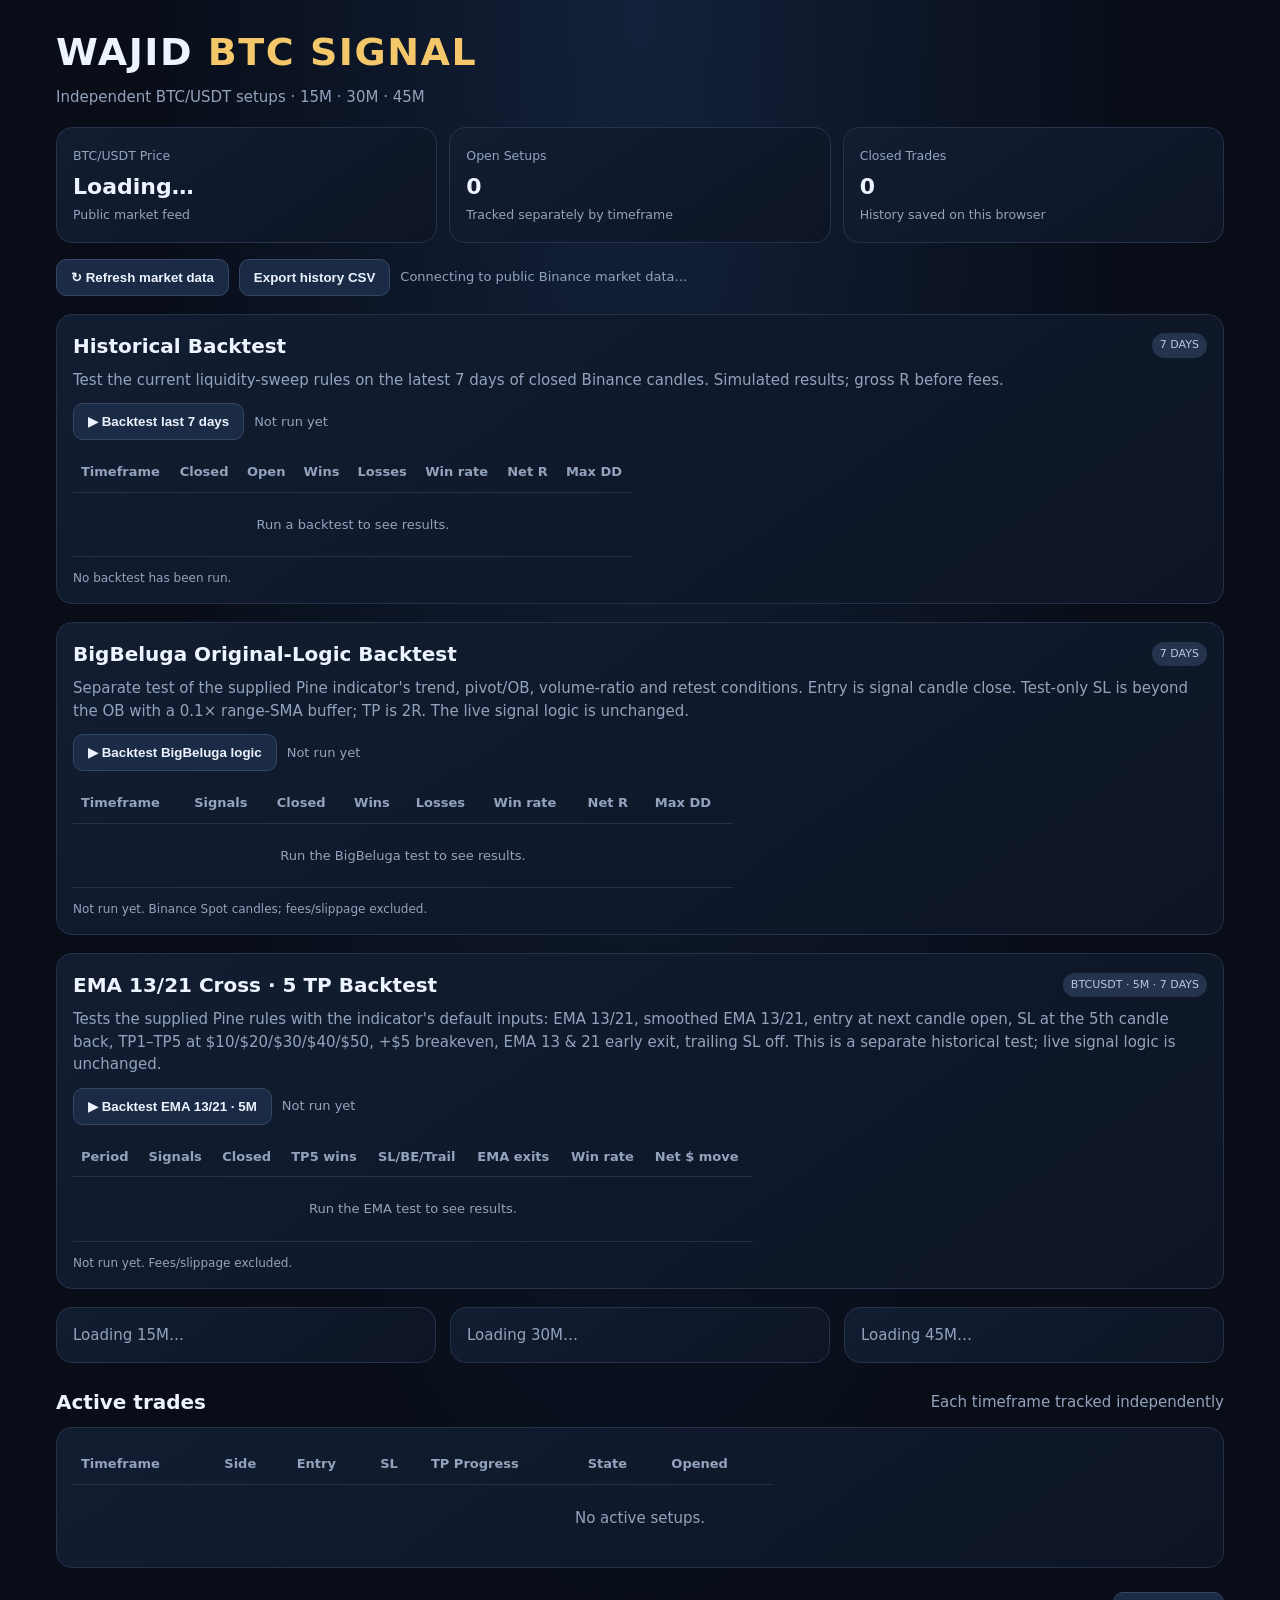
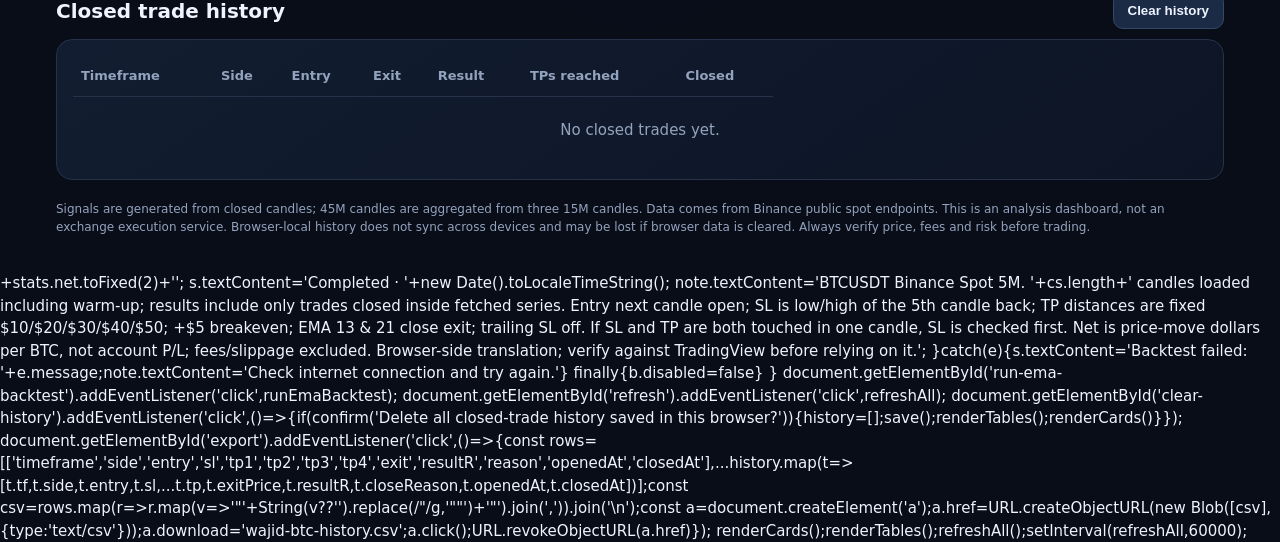
==== index.html @ 7acddac7 "Add EMA 13/21 5M historical backtest panel" ====
<!doctype html>
<html lang="en">
<head>
<meta charset="utf-8"><meta name="viewport" content="width=device-width,initial-scale=1">
<meta name="theme-color" content="#080d18"><title>WAJID BTC SIGNAL</title>
<style>
:root{color-scheme:dark;--bg:#080d18;--panel:#111a2b;--line:#25324a;--text:#edf3ff;--muted:#94a3bd;--green:#20d6a0;--red:#ff657d;--gold:#f4c76b}
*{box-sizing:border-box}body{margin:0;background:radial-gradient(ellipse at top,#13213a 0,var(--bg) 55%);color:var(--text);font:15px/1.5 system-ui,-apple-system,Segoe UI,sans-serif}header{padding:24px 16px 18px;max-width:1200px;margin:auto}h1{margin:0;font-size:clamp(25px,5vw,38px);letter-spacing:.04em}h1 span{color:var(--gold)}.sub{color:var(--muted);margin:5px 0 0}.wrap{max-width:1200px;margin:auto;padding:0 16px 36px}.top{display:grid;grid-template-columns:repeat(3,minmax(0,1fr));gap:12px;margin-bottom:16px}.stat,.panel,.tf-card{background:linear-gradient(145deg,#121d31,#0d1525);border:1px solid var(--line);border-radius:16px;padding:16px;min-width:0}.stat small,.muted{color:var(--muted)}.stat strong{display:block;font-size:22px;margin-top:4px}.controls{display:flex;gap:10px;flex-wrap:wrap;align-items:center;margin:12px 0 18px}.btn{background:#1c2b45;border:1px solid #344765;color:var(--text);padding:10px 14px;border-radius:10px;font-weight:650;cursor:pointer}.btn:hover{border-color:var(--gold)}.status{color:var(--muted);font-size:13px}.cards{display:grid;grid-template-columns:repeat(3,minmax(0,1fr));gap:14px}.tf-head{display:flex;align-items:center;justify-content:space-between;gap:8px}.tf-head h2{margin:0;font-size:22px}.pill{font-size:11px;padding:4px 8px;border-radius:99px;background:#25334c;color:#b8c8e4;white-space:nowrap}.direction{font-size:21px;font-weight:800;margin:14px 0 2px}.buy{color:var(--green)}.sell{color:var(--red)}.wait{color:var(--gold)}.price{font-size:13px;color:var(--muted);overflow-wrap:anywhere}.levels{display:grid;grid-template-columns:repeat(2,minmax(0,1fr));gap:8px;margin-top:14px}.level{background:#0a1220;border:1px solid #202d43;border-radius:10px;padding:9px}.level small{display:block;color:var(--muted);font-size:11px}.level b{font-size:13px;overflow-wrap:anywhere}.actions{display:flex;gap:8px;margin-top:12px}.actions .btn{flex:1;padding:8px 6px;font-size:12px}.section-title{display:flex;justify-content:space-between;align-items:center;gap:12px;margin:24px 0 10px}.section-title h2{margin:0;font-size:20px}.table-wrap{overflow-x:auto;-webkit-overflow-scrolling:touch}.table-wrap table{width:max-content;min-width:700px}.table-wrap th,.table-wrap td{white-space:nowrap}table{border-collapse:collapse;width:100%;min-width:700px;font-size:13px}th,td{text-align:left;border-bottom:1px solid var(--line);padding:10px 8px}th{color:var(--muted);font-weight:600}.tag{padding:3px 7px;border-radius:7px;background:#24334b}.good{color:var(--green)}.bad{color:var(--red)}.empty{padding:22px;text-align:center;color:var(--muted)}footer{color:var(--muted);font-size:12px;margin-top:20px}.error{color:var(--red)}@media(max-width:800px){.cards{grid-template-columns:1fr}.top{gap:8px}.stat{padding:11px}.stat strong{font-size:18px}.tf-card{padding:14px}}@media(min-width:801px) and (max-width:1050px){.cards{grid-template-columns:repeat(2,minmax(0,1fr))}}
</style>
</head>
<body>
<header><h1>WAJID <span>BTC SIGNAL</span></h1><p class="sub">Independent BTC/USDT setups · 15M · 30M · 45M</p></header>
<main class="wrap">
<div class="top">
<div class="stat"><small>BTC/USDT Price</small><strong id="price">Loading…</strong><small id="price-time">Public market feed</small></div>
<div class="stat"><small>Open Setups</small><strong id="open-count">0</strong><small>Tracked separately by timeframe</small></div>
<div class="stat"><small>Closed Trades</small><strong id="closed-count">0</strong><small>History saved on this browser</small></div>
</div>
<div class="controls"><button class="btn" id="refresh">↻ Refresh market data</button><button class="btn" id="export">Export history CSV</button><span class="status" id="status">Connecting to public Binance market data…</span></div>
<div class="panel" style="margin:0 0 18px">
<div class="section-title" style="margin:0 0 8px"><h2>Historical Backtest</h2><span class="pill">7 DAYS</span></div>
<p class="muted" style="margin:0 0 12px">Test the current liquidity-sweep rules on the latest 7 days of closed Binance candles. Simulated results; gross R before fees.</p>
<div class="controls" style="margin:0"><button class="btn" id="run-backtest">▶ Backtest last 7 days</button><span class="status" id="backtest-status">Not run yet</span></div>
<div class="table-wrap" style="margin-top:12px"><table style="min-width:560px"><thead><tr><th>Timeframe</th><th>Closed</th><th>Open</th><th>Wins</th><th>Losses</th><th>Win rate</th><th>Net R</th><th>Max DD</th></tr></thead><tbody id="backtest-body"><tr><td colspan="8" class="empty">Run a backtest to see results.</td></tr></tbody></table></div>
<p class="muted" id="backtest-note" style="font-size:12px;margin-bottom:0">No backtest has been run.</p>
</div>
<div class="panel" style="margin:0 0 18px">
<div class="section-title" style="margin:0 0 8px"><h2>BigBeluga Original-Logic Backtest</h2><span class="pill">7 DAYS</span></div>
<p class="muted" style="margin:0 0 12px">Separate test of the supplied Pine indicator's trend, pivot/OB, volume-ratio and retest conditions. Entry is signal candle close. Test-only SL is beyond the OB with a 0.1× range-SMA buffer; TP is 2R. The live signal logic is unchanged.</p>
<div class="controls" style="margin:0"><button class="btn" id="run-bb-backtest">▶ Backtest BigBeluga logic</button><span class="status" id="bb-backtest-status">Not run yet</span></div>
<div class="table-wrap" style="margin-top:12px"><table style="min-width:660px"><thead><tr><th>Timeframe</th><th>Signals</th><th>Closed</th><th>Wins</th><th>Losses</th><th>Win rate</th><th>Net R</th><th>Max DD</th></tr></thead><tbody id="bb-backtest-body"><tr><td colspan="8" class="empty">Run the BigBeluga test to see results.</td></tr></tbody></table></div>
<p class="muted" id="bb-backtest-note" style="font-size:12px;margin-bottom:0">Not run yet. Binance Spot candles; fees/slippage excluded.</p>
</div><div class="panel" style="margin:0 0 18px">
<div class="section-title" style="margin:0 0 8px"><h2>EMA 13/21 Cross · 5 TP Backtest</h2><span class="pill">BTCUSDT · 5M · 7 DAYS</span></div>
<p class="muted" style="margin:0 0 12px">Tests the supplied Pine rules with the indicator's default inputs: EMA 13/21, smoothed EMA 13/21, entry at next candle open, SL at the 5th candle back, TP1–TP5 at $10/$20/$30/$40/$50, +$5 breakeven, EMA 13 & 21 early exit, trailing SL off. This is a separate historical test; live signal logic is unchanged.</p>
<div class="controls" style="margin:0"><button class="btn" id="run-ema-backtest">▶ Backtest EMA 13/21 · 5M</button><span class="status" id="ema-backtest-status">Not run yet</span></div>
<div class="table-wrap" style="margin-top:12px"><table style="min-width:680px"><thead><tr><th>Period</th><th>Signals</th><th>Closed</th><th>TP5 wins</th><th>SL/BE/Trail</th><th>EMA exits</th><th>Win rate</th><th>Net $ move</th></tr></thead><tbody id="ema-backtest-body"><tr><td colspan="8" class="empty">Run the EMA test to see results.</td></tr></tbody></table></div>
<p class="muted" id="ema-backtest-note" style="font-size:12px;margin-bottom:0">Not run yet. Fees/slippage excluded.</p>
</div><div class="cards" id="cards">
<div class="tf-card"><div class="muted">Loading 15M…</div></div><div class="tf-card"><div class="muted">Loading 30M…</div></div><div class="tf-card"><div class="muted">Loading 45M…</div></div>
</div>
<div class="section-title"><h2>Active trades</h2><span class="muted">Each timeframe tracked independently</span></div>
<div class="panel table-wrap"><table><thead><tr><th>Timeframe</th><th>Side</th><th>Entry</th><th>SL</th><th>TP Progress</th><th>State</th><th>Opened</th></tr></thead><tbody id="active-body"></tbody></table><div class="empty" id="active-empty">No active setups.</div></div>
<div class="section-title"><h2>Closed trade history</h2><button class="btn" id="clear-history">Clear history</button></div>
<div class="panel table-wrap"><table><thead><tr><th>Timeframe</th><th>Side</th><th>Entry</th><th>Exit</th><th>Result</th><th>TPs reached</th><th>Closed</th></tr></thead><tbody id="history-body"></tbody></table><div class="empty" id="history-empty">No closed trades yet.</div></div>
<footer>Signals are generated from closed candles; 45M candles are aggregated from three 15M candles. Data comes from Binance public spot endpoints. This is an analysis dashboard, not an exchange execution service. Browser-local history does not sync across devices and may be lost if browser data is cleared. Always verify price, fees and risk before trading.</footer>
</main>
<script>
const API='https://api.binance.com/api/v3';
const TFS=[{key:'15m',label:'15M',minutes:15},{key:'30m',label:'30M',minutes:30},{key:'45m',label:'45M',minutes:45}];
const STORE='wajid_btc_signal_v1';
let price=0, marketCandles={}, currentSignals={}, active={}, history=[];
try{const saved=JSON.parse(localStorage.getItem(STORE)||'{}');active=saved.active||{};history=saved.history||[]}catch{}
function save(){try{localStorage.setItem(STORE,JSON.stringify({active,history}))}catch(e){setStatus('Browser storage unavailable; history may not persist.',true)}}
function fmt(n){return Number.isFinite(Number(n))?Number(n).toLocaleString('en-US',{minimumFractionDigits:2,maximumFractionDigits:2}):'—'}
function time(ts){return ts?new Date(ts).toLocaleString():'—'}
function setStatus(s,bad=false){const el=document.getElementById('status');el.textContent=s;el.className='status'+(bad?' error':'')}
async function fetchJSON(url){const r=await fetch(url);if(!r.ok)throw new Error('Market feed HTTP '+r.status);return r.json()}
function normalize(rows){return rows.map(k=>({t:k[0],o:+k[1],h:+k[2],l:+k[3],c:+k[4],v:+k[5],closeTime:k[6]}))}
function aggregate45(c15){const groups=new Map();for(const c of c15){const start=Math.floor(c.t/(45*60000))*45*60000;if(!groups.has(start))groups.set(start,[]);groups.get(start).push(c)}return [...groups.entries()].filter(([s,a])=>a.length===3&&a[2].closeTime<Date.now()).map(([s,a])=>({t:s,o:a[0].o,h:Math.max(...a.map(x=>x.h)),l:Math.min(...a.map(x=>x.l)),c:a[2].c,v:a.reduce((n,x)=>n+x.v,0),closeTime:a[2].closeTime}))}
function atr(candles,n=14){const ranges=[];for(let i=1;i<candles.length;i++){const x=candles[i],p=candles[i-1];ranges.push(Math.max(x.h-x.l,Math.abs(x.h-p.c),Math.abs(x.l-p.c)))}const a=ranges.slice(-n);return a.length?a.reduce((x,y)=>x+y,0)/a.length:0}
function generateSignal(candles,tf){if(candles.length<40)return null;const c=candles[candles.length-1],prev=candles.slice(-21,-1),priorHigh=Math.max(...prev.map(x=>x.h)),priorLow=Math.min(...prev.map(x=>x.l));const body=Math.abs(c.c-c.o),range=Math.max(c.h-c.l,1e-9),a=atr(candles);let side=null;
// Confirmed candle: sweep of a prior 20-candle extreme, reclaim, and close through previous candle structure.
if(c.l<priorLow&&c.c>priorLow&&c.c>c.o&&c.c>candles[candles.length-2].h&&body/range>=.45)side='BUY';
if(c.h>priorHigh&&c.c<priorHigh&&c.c<c.o&&c.c<candles[candles.length-2].l&&body/range>=.45)side='SELL';
if(!side)return null;
const recent=candles.slice(-6,-1),rawSL=side==='BUY'?Math.min(c.l,...recent.map(x=>x.l))-a*.15:Math.max(c.h,...recent.map(x=>x.h))+a*.15;
const entry=c.c,risk=Math.abs(entry-rawSL);if(!risk||risk<a*.35||risk>a*3)return null;
const sl=rawSL,dir=side==='BUY'?1:-1;
return {id:tf.key+'-'+c.t+'-'+side,tf:tf.label,tfKey:tf.key,side,entry,sl,risk,tp:[1,2,3,4].map(r=>entry+dir*r*risk),candleTime:c.t,createdAt:Date.now(),source:'Binance spot BTCUSDT',reason:side==='BUY'?'Swept prior 20-candle low, reclaimed liquidity, bullish structure close.':'Swept prior 20-candle high, rejected liquidity, bearish structure close.'}
}
function maybeOpen(tf,sig){const existing=active[tf.key];if(existing&&!existing.closed)return;if(!sig)return;const old=history.find(x=>x.id===sig.id);if(old)return;active[tf.key]={...sig,hit:0,state:'OPEN',lastPrice:price,openedAt:Date.now()};save()}
function updateTrade(tf,candles1m){const tr=active[tf.key];if(!tr||tr.state!=='OPEN'||!candles1m?.length)return;const isBuy=tr.side==='BUY';for(const c of candles1m){if(c.closeTime>Date.now()||c.closeTime<=tr.openedAt||c.closeTime<=(tr.lastProcessedCloseTime||0))continue;const stopTouched=isBuy?c.l<=tr.sl:c.h>=tr.sl;const nextTP=tr.tp[tr.hit];const tpTouched=tr.hit<4&&(isBuy?c.h>=nextTP:c.l<=nextTP);tr.lastProcessedCloseTime=c.closeTime;if(stopTouched){const result=tr.hit===0?-1:tr.hit===1?0:tr.hit-1;const reason=tr.hit===0?'SL':tr.hit===1?'ENTRY SL':'TP'+tr.hit+' / ENTRY SL';closeTrade(tf,reason,result,tr.sl);return}if(tpTouched){while(tr.hit<4&&(isBuy?c.h>=tr.tp[tr.hit]:c.l<=tr.tp[tr.hit])){tr.hit++;if(tr.hit===1)tr.sl=tr.entry;if(tr.hit===4){closeTrade(tf,'TP4',4,tr.tp[3]);return}}}}save()}
function closeTrade(tf,reason,r,exitPrice=price){const tr=active[tf.key];if(!tr)return;history.unshift({...tr,state:'CLOSED',closeReason:reason,resultR:r,exitPrice,closedAt:Date.now()});history=history.slice(0,1000);delete active[tf.key];save()}
function renderCards(){document.getElementById('cards').innerHTML=TFS.map(tf=>{const tr=active[tf.key],s=tr||currentSignals[tf.key];let title='WAITING',cls='wait',detail='No fresh confirmed setup on the latest closed candle.';if(tr){title=tr.side+' · ACTIVE';cls=tr.side==='BUY'?'buy':'sell';detail='Trade opened '+time(tr.openedAt)+'. TP progress: '+tr.hit+'/4.'}else if(s){title=s.side+' SETUP';cls=s.side==='BUY'?'buy':'sell';detail=s.reason}return '<article class="tf-card"><div class="tf-head"><h2>'+tf.label+'</h2><span class="pill">'+tf.minutes+' MIN</span></div><div class="direction '+cls+'">'+title+'</div><div class="price">'+escapeHTML(detail)+'</div>'+(s?'<div class="levels"><div class="level"><small>Entry</small><b>'+fmt(s.entry)+'</b></div><div class="level"><small>Stop Loss</small><b>'+fmt(s.sl)+'</b></div>'+s.tp.map((p,i)=>'<div class="level"><small>TP'+(i+1)+' · '+(i+1)+'R</small><b>'+fmt(p)+'</b></div>').join('')+'</div>':'<div class="levels"><div class="level"><small>Entry / SL / TP</small><b>Waiting for confirmation</b></div><div class="level"><small>Signal rule</small><b>Closed candle only</b></div></div>')+'<div class="actions"><button class="btn" onclick="refreshAll()">Refresh</button><button class="btn" onclick="showDetails(\''+tf.key+'\')">Details</button></div></article>'}).join('');document.getElementById('open-count').textContent=Object.keys(active).length;document.getElementById('closed-count').textContent=history.length}
function showDetails(k){const s=active[k]||currentSignals[k];if(!s){alert('No confirmed signal for this timeframe yet.');return}alert(s.tf+' '+s.side+'\nEntry: '+fmt(s.entry)+'\nSL: '+fmt(s.sl)+'\nTP1: '+fmt(s.tp[0])+'\nTP2: '+fmt(s.tp[1])+'\nTP3: '+fmt(s.tp[2])+'\nTP4: '+fmt(s.tp[3])+'\n\n'+(s.reason||''))}
function escapeHTML(s){return String(s).replace(/[&<>"']/g,c=>({'&':'&amp;','<':'&lt;','>':'&gt;','"':'&quot;',"'":'&#39;'}[c]))}
function renderTables(){const a=Object.values(active);document.getElementById('active-body').innerHTML=a.map(t=>'<tr><td>'+t.tf+'</td><td class="'+(t.side==='BUY'?'good':'bad')+'">'+t.side+'</td><td>'+fmt(t.entry)+'</td><td>'+fmt(t.sl)+'</td><td>'+t.hit+'/4</td><td><span class="tag">OPEN</span></td><td>'+time(t.openedAt)+'</td></tr>').join('');document.getElementById('active-empty').style.display=a.length?'none':'block';document.getElementById('history-body').innerHTML=history.slice(0,200).map(t=>'<tr><td>'+t.tf+'</td><td class="'+(t.side==='BUY'?'good':'bad')+'">'+t.side+'</td><td>'+fmt(t.entry)+'</td><td>'+fmt(t.exitPrice)+'</td><td class="'+(t.resultR>0?'good':t.resultR<0?'bad':'')+'">'+(t.resultR>0?'+':'')+t.resultR+'R</td><td>'+t.hit+'/4 ('+escapeHTML(t.closeReason)+')</td><td>'+time(t.closedAt)+'</td></tr>').join('');document.getElementById('history-empty').style.display=history.length?'none':'block'}
async function refreshAll(){setStatus('Fetching BTC/USDT candles…');try{const rows=normalize(await fetchJSON(API+'/klines?symbol=BTCUSDT&interval=15m&limit=300'));if(!rows.length)throw new Error('No candle data');const now=Date.now(),closed15=rows.filter(c=>c.closeTime<now),closed30=normalize(await fetchJSON(API+'/klines?symbol=BTCUSDT&interval=30m&limit=200')).filter(c=>c.closeTime<now),closed45=aggregate45(closed15),closed1m=normalize(await fetchJSON(API+'/klines?symbol=BTCUSDT&interval=1m&limit=1000')).filter(c=>c.closeTime<now);marketCandles={'1m':closed1m,'15m':closed15,'30m':closed30,'45m':closed45};price=Number((await fetchJSON(API+'/ticker/price?symbol=BTCUSDT')).price);document.getElementById('price').textContent='$'+fmt(price);document.getElementById('price-time').textContent='Updated '+new Date().toLocaleTimeString();for(const tf of TFS){const cs=marketCandles[tf.key];currentSignals[tf.key]=generateSignal(cs,tf);const latest=cs[cs.length-1];if(currentSignals[tf.key]&&currentSignals[tf.key].candleTime===latest?.t)maybeOpen(tf,currentSignals[tf.key]);updateTrade(tf,closed1m)}renderCards();renderTables();save();setStatus('Market data updated · '+new Date().toLocaleTimeString())}catch(e){setStatus('Could not load live market data: '+e.message,true);renderCards();renderTables()}}

function simulateBacktest(candles,tf){
 const trades=[];let i=40,equity=0,peak=0,maxDD=0,openTrades=0;
 while(i<candles.length){
  const sig=generateSignal(candles.slice(0,i+1),tf);
  if(!sig||sig.candleTime!==candles[i].t){i++;continue}
  let hit=0,sl=sig.sl,result=null,j=i+1;
  for(;j<candles.length;j++){
   const x=candles[j],buy=sig.side==='BUY';
   if(buy?x.l<=sl:x.h>=sl){result=hit===0?-1:hit===1?0:hit-1;break}
   while(hit<4&&(buy?x.h>=sig.tp[hit]:x.l<=sig.tp[hit])){
    hit++;if(hit===1)sl=sig.entry;
    if(hit===4){result=4;break}
   }
   if(result!==null)break;
  }
  if(result===null){
   // Keep one position open until it closes; do not create overlapping trades.
   openTrades=1;
   break;
  }
  trades.push({resultR:result});equity+=result;peak=Math.max(peak,equity);maxDD=Math.max(maxDD,peak-equity);
  i=j+1;
 }
 const wins=trades.filter(t=>t.resultR>0).length,losses=trades.filter(t=>t.resultR<0).length;
 return {tf:tf.label,trades:trades.length,openTrades,wins,losses,winRate:trades.length?100*wins/trades.length:0,netR:trades.reduce((s,t)=>s+t.resultR,0),maxDD};
}
function renderBacktest(results){
 document.getElementById('backtest-body').innerHTML=results.map(r=>'<tr><td>'+r.tf+'</td><td>'+r.trades+'</td><td>'+r.openTrades+'</td><td class="good">'+r.wins+'</td><td class="bad">'+r.losses+'</td><td>'+r.winRate.toFixed(1)+'%</td><td class="'+(r.netR>0?'good':r.netR<0?'bad':'')+'">'+(r.netR>0?'+':'')+r.netR.toFixed(2)+'R</td><td>'+r.maxDD.toFixed(2)+'R</td></tr>').join('');
}
async function runBacktest(){
 const b=document.getElementById('run-backtest'),s=document.getElementById('backtest-status'),n=document.getElementById('backtest-note');
 b.disabled=true;s.textContent='Loading historical candles…';n.textContent='Keep this page open while the test runs.';
 try{
  const now=Date.now(),since=now-7*24*60*60*1000;
  const r15=normalize(await fetchJSON(API+'/klines?symbol=BTCUSDT&interval=15m&limit=1000')).filter(x=>x.closeTime<now);
  const r30=normalize(await fetchJSON(API+'/klines?symbol=BTCUSDT&interval=30m&limit=400')).filter(x=>x.closeTime<now);
  const c15=r15.filter(x=>x.t>=since),c30=r30.filter(x=>x.t>=since),c45=aggregate45(r15).filter(x=>x.t>=since);
  if(c15.length<100||c30.length<50||c45.length<30)throw Error('Not enough historical candles returned.');
  renderBacktest([simulateBacktest(c15,TFS[0]),simulateBacktest(c30,TFS[1]),simulateBacktest(c45,TFS[2])]);
  s.textContent='Completed · '+new Date().toLocaleTimeString();
  n.textContent='Period: '+time(since)+' to '+time(now)+'. Entries at signal candle close; exit checks begin on the next candle. If stop and target are both touched in one candle, stop is assumed first. Net R includes closed trades only; still-open trades are reported separately and excluded from win rate/net R. Fees/slippage are excluded; candle-level simulation may differ from live execution.';
 }catch(e){s.textContent='Backtest failed: '+e.message;n.textContent='Check connection and try again.'}
 finally{b.disabled=false}
}
document.getElementById('run-backtest').addEventListener('click',runBacktest);

function bbRangeSma(cs,len,i){if(i<len-1)return null;let s=0;for(let k=i-len+1;k<=i;k++)s+=cs[k].h-cs[k].l;return s/len}
function bbPivotConfirmed(cs,i,len,kind){const p=i-len;if(p-len<0)return false;const v=kind==='low'?cs[p].l:cs[p].h;let strict=false;for(let k=p-len;k<=p+len;k++){if(k===p)continue;const x=kind==='low'?cs[k].l:cs[k].h;if(kind==='low'?x<v:x>v)return false;if(kind==='low'?x>v:x<v)strict=true}return strict}
function bbBacktestSeries(cs,tf){
 const n=cs.length,trend=Array(n).fill(1),stop=Array(n).fill(null),upper=Array(n).fill(null),lower=Array(n).fill(null),rng=Array(n).fill(null);
 for(let i=0;i<n;i++){rng[i]=bbRangeSma(cs,50,i);if(rng[i]===null)continue;const src=(cs[i].h+cs[i].l)/2;let u=src+3.5*rng[i],d=src-3.5*rng[i],pu=i?upper[i-1]:null,pd=i?lower[i-1]:null,pc=i?cs[i-1].c:null;if(pu!==null)u=(u<pu||pc>pu)?u:pu;if(pd!==null)d=(d>pd||pc<pd)?d:pd;upper[i]=u;lower[i]=d;if(i===0||rng[i-1]===null)trend[i]=1;else if(stop[i-1]===upper[i-1])trend[i]=cs[i].c>u?1:-1;else trend[i]=cs[i].c<d?-1:1;stop[i]=trend[i]===1?d:u}
 let top=null,bot=null,buyRatio=null,obTrend=0,prevTop=null,prevBot=null,prevLow=null,prevHigh=null,prevTrend=null;const signals=[];
 for(let i=0;i<n;i++){if(rng[i]===null||i<15)continue;const c=cs[i],tr=trend[i],pLow=bbPivotConfirmed(cs,i,7,'low'),pHigh=bbPivotConfirmed(cs,i,7,'high'),oldTop=top,oldBot=bot;
  if(tr===1&&pLow){const nt=Math.min(cs[i-7].o,cs[i-7].c),nb=nt-rng[i],overlap=top!==null&&bot!==null&&!(nb>top||nt<bot);if(!overlap){top=nt;bot=nb;obTrend=1;let bv=0,sv=0;for(let k=0;k<=7;k++){if(cs[i-k].c>=cs[i-k].o)bv+=cs[i-k].v||0;else sv+=cs[i-k].v||0}buyRatio=bv+sv>0?bv/(bv+sv):.5}}
  else if(tr===-1&&pHigh){const nb=Math.max(cs[i-7].o,cs[i-7].c),nt=nb+rng[i],overlap=top!==null&&bot!==null&&!(nb>top||nt<bot);if(!overlap){top=nt;bot=nb;obTrend=-1;let bv=0,sv=0;for(let k=0;k<=7;k++){if(cs[i-k].c>=cs[i-k].o)bv+=cs[i-k].v||0;else sv+=cs[i-k].v||0}buyRatio=bv+sv>0?bv/(bv+sv):.5}}
  if(top!==null&&bot!==null&&((obTrend===1&&c.h<bot)||(obTrend===-1&&c.l>top))){top=null;bot=null;buyRatio=null;obTrend=0}
  const changed=prevTrend!==null&&tr!==prevTrend;
  const crossUp=prevLow!==null&&oldTop!==null&&top!==null&&c.l>top&&prevLow<=oldTop;
  const crossDown=prevHigh!==null&&oldBot!==null&&bot!==null&&c.h<bot&&prevHigh>=oldBot;
  const buy=crossUp&&buyRatio!==null&&buyRatio>=.5&&!pLow&&!changed;
  const sell=crossDown&&buyRatio!==null&&(1-buyRatio)>=.5&&!pHigh&&!changed;
  if(buy||sell){const side=buy?'BUY':'SELL',entry=c.c,sl=side==='BUY'?bot-rng[i]*.1:top+rng[i]*.1,risk=Math.abs(entry-sl);if(risk>0)signals.push({side,entry,sl,tp:entry+(side==='BUY'?2:-2)*risk,index:i})}
  prevTop=top;prevBot=bot;prevLow=c.l;prevHigh=c.h;prevTrend=tr;
 }
 let wins=0,losses=0,closed=0,net=0,eq=0,peak=0,maxDD=0,next=0;
 for(const s of signals){if(s.index<next)continue;let result=null,exitAt=-1;for(let j=s.index+1;j<n;j++){const x=cs[j],buy=s.side==='BUY',sl=buy?x.l<=s.sl:x.h>=s.sl,tp=buy?x.h>=s.tp:x.l<=s.tp;if(sl){result=-1;exitAt=j;break}if(tp){result=2;exitAt=j;break}}if(result===null)continue;closed++;if(result>0)wins++;else losses++;net+=result;eq+=result;peak=Math.max(peak,eq);maxDD=Math.max(maxDD,peak-eq);next=exitAt+1}
 return {tf:tf.label,signals:signals.length,closed,wins,losses,winRate:closed?wins/closed*100:0,netR:net,maxDD}
}
function renderBBBacktest(rs){document.getElementById('bb-backtest-body').innerHTML=rs.map(r=>'<tr><td>'+r.tf+'</td><td>'+r.signals+'</td><td>'+r.closed+'</td><td class="good">'+r.wins+'</td><td class="bad">'+r.losses+'</td><td>'+r.winRate.toFixed(1)+'%</td><td class="'+(r.netR>0?'good':r.netR<0?'bad':'')+'">'+(r.netR>0?'+':'')+r.netR.toFixed(2)+'R</td><td>'+r.maxDD.toFixed(2)+'R</td></tr>').join('')}
async function runBBBacktest(){const b=document.getElementById('run-bb-backtest'),s=document.getElementById('bb-backtest-status'),note=document.getElementById('bb-backtest-note');b.disabled=true;s.textContent='Loading historical candles…';try{const now=Date.now(),since=now-7*86400000;const r15=normalize(await fetchJSON(API+'/klines?symbol=BTCUSDT&interval=15m&limit=1000')).filter(x=>x.closeTime<now),r30=normalize(await fetchJSON(API+'/klines?symbol=BTCUSDT&interval=30m&limit=500')).filter(x=>x.closeTime<now),r45=aggregate45(r15);const c15=r15.filter(x=>x.t>=since-2*86400000),c30=r30.filter(x=>x.t>=since-4*86400000),c45=r45.filter(x=>x.t>=since-4*86400000);renderBBBacktest([bbBacktestSeries(c15,TFS[0]),bbBacktestSeries(c30,TFS[1]),bbBacktestSeries(c45,TFS[2])]);s.textContent='Completed · '+new Date().toLocaleTimeString();note.textContent='Latest 7 days evaluated, with extra candles for indicator warm-up. Pivot strength 7; range SMA 50; multiplier 3.5; 50% candle-direction volume filter. Entry at signal candle close. Test-only SL beyond OB with 0.1× range-SMA buffer; TP=2R. Exits start next candle; if SL and TP both touch, SL first. This is a browser-side translation of the Pine logic, not a TradingView broker-emulator test; compare signals against TradingView before relying on it. Binance Spot, before fees/slippage.'}catch(e){s.textContent='Backtest failed: '+e.message;note.textContent='Check connection and retry.'}finally{b.disabled=false}}
document.getElementById('run-bb-backtest').addEventListener('click',runBBBacktest);


function emaSeries(values,len){const out=Array(values.length).fill(null);if(values.length<len)return out;const alpha=2/(len+1);let seed=0;for(let i=0;i<len;i++)seed+=values[i];out[len-1]=seed/len;for(let i=len;i<values.length;i++)out[i]=values[i]*alpha+out[i-1]*(1-alpha);return out}
function emaBacktest(candles){
 const close=candles.map(x=>x.c),fast=emaSeries(close,13),slow=emaSeries(close,21),fastSm=emaSeries(fast.map(x=>x??NaN),14),slowSm=emaSeries(slow.map(x=>x??NaN),14);
 const n=candles.length,top=Array(n).fill(null),bottom=Array(n).fill(null),crossUp=Array(n).fill(false),crossDn=Array(n).fill(false);
 for(let i=0;i<n;i++){if([fast[i],slow[i],fastSm[i],slowSm[i]].some(x=>x===null||!Number.isFinite(x)))continue;top[i]=Math.max(fast[i],slow[i],fastSm[i],slowSm[i]);bottom[i]=Math.min(fast[i],slow[i],fastSm[i],slowSm[i]);if(i&&fast[i-1]!==null&&slow[i-1]!==null){crossUp[i]=fast[i]>slow[i]&&fast[i-1]<=slow[i-1];crossDn[i]=fast[i]<slow[i]&&fast[i-1]>=slow[i-1]}}
 let lastBuyCross=null,lastSellCross=null,dir=0,pending=0,pendCross=null,trade=null;
 const stats={signals:0,closed:0,tp5:0,slbeTrail:0,emaExit:0,wins:0,net:0,trades:[]};
 for(let i=1;i<n;i++){
  // Execute pending signal at this candle's open, matching the Pine script.
  if(pending!==0&&dir===0){
   const d=pending,entry=candles[i].o,back=i-5;
   if(back>=0){const sl=d===1?candles[back].l:candles[back].h,valid=d===1?sl<entry:sl>entry;
    if(valid){dir=d;trade={dir,entry,sl,origSL:sl,tps:[10,20,30,40,50].map(x=>entry+d*x),tpHit:0,entryBar:i,beDone:false,cross:pendCross};if(d===1)lastBuyCross=pendCross;else lastSellCross=pendCross}
   }
   pending=0;pendCross=null;
  }
  // Manage trade using OHLC. Stop is checked first, as in supplied code.
  if(dir!==0&&trade){
   const c=candles[i];let exitPx=null,tag='';
   const hitSL=dir===1?c.l<=trade.sl:c.h>=trade.sl;
   if(hitSL){exitPx=trade.sl;tag=((trade.sl-trade.entry)*dir)>0?'TRAIL SL':((trade.sl-trade.entry)*dir)===0?'BE':'SL'}
   else{
    while(trade.tpHit<5&&(dir===1?c.h>=trade.tps[trade.tpHit]:c.l<=trade.tps[trade.tpHit])){
      trade.tpHit++;
      // trailSL defaults false in supplied Pine; no TP trailing.
    }
    if(trade.tpHit>=5){exitPx=trade.tps[4];tag='TP5'}
    else{
      const emaExit=dir===1?(close[i]<fast[i]&&close[i]<slow[i]):(close[i]>fast[i]&&close[i]>slow[i]);
      if(emaExit){exitPx=close[i];tag='EMA EXIT'}
    }
   }
   // Breakeven +$5 trigger, applied after exit checks as in the supplied Pine code.
   if(exitPx===null&&!trade.beDone){const moved=dir===1?c.h-trade.entry>=5:trade.entry-c.l>=5;if(moved){trade.beDone=true;const be=trade.entry;if((be-trade.sl)*dir>0)trade.sl=be}}
   if(exitPx!==null){const pnl=(exitPx-trade.entry)*dir;stats.closed++;stats.net+=pnl;if(pnl>0)stats.wins++;if(tag==='TP5')stats.tp5++;else if(tag==='EMA EXIT')stats.emaExit++;else stats.slbeTrail++;stats.trades.push({entryTime:candles[trade.entryBar].t,exitTime:c.t,tag,pnl});dir=0;trade=null}
  }
  // Signal generation at confirmed candle close; entry is next candle open.
  if(dir===0&&pending===0&&top[i]!==null){
   let bsUp=-1,bsDn=-1;for(let j=i;j>=0&&j>i-3;j--){if(crossUp[j]){bsUp=i-j;break}}for(let j=i;j>=0&&j>i-3;j--){if(crossDn[j]){bsDn=i-j;break}}
   const upCrossBar=bsUp>=0?i-bsUp:null,dnCrossBar=bsDn>=0?i-bsDn:null;
   const newBuy=lastBuyCross===null||upCrossBar!==lastBuyCross,newSell=lastSellCross===null||dnCrossBar!==lastSellCross;
   const buy=fast[i]>slow[i]&&close[i]>top[i]&&bsUp>=0&&bsUp<=2&&newBuy;
   const sell=fast[i]<slow[i]&&close[i]<bottom[i]&&bsDn>=0&&bsDn<=2&&newSell;
   if(buy){pending=1;pendCross=upCrossBar;stats.signals++}else if(sell){pending=-1;pendCross=dnCrossBar;stats.signals++}
  }
 }
 stats.open=trade?1:0;
 return stats;
}
async function fetchAll5m(since,until){
 let out=[],start=since;
 for(let page=0;page<4&&start<until;page++){
  const url=API+'/klines?symbol=BTCUSDT&interval=5m&limit=1000&startTime='+start+'&endTime='+until;
  const rows=normalize(await fetchJSON(url)).filter(c=>c.closeTime<until);
  if(!rows.length)break;
  out.push(...rows);const next=rows[rows.length-1].t+5*60000;if(next<=start)break;start=next;
  if(rows.length<1000)break;
 }
 const unique=new Map(out.map(c=>[c.t,c]));return [...unique.values()].sort((a,b)=>a.t-b.t)
}
async function runEmaBacktest(){
 const b=document.getElementById('run-ema-backtest'),s=document.getElementById('ema-backtest-status'),note=document.getElementById('ema-backtest-note');
 b.disabled=true;s.textContent='Loading 5M history…';note.textContent='Fetching candles with warm-up data. Keep this page open.';
 try{
  const now=Date.now(),since=now-7*86400000,warm=since-2*86400000,cs=await fetchAll5m(warm,now);
  if(cs.length<1000)throw new Error('Not enough 5M candles returned ('+cs.length+'). Try again.');
  const evalCs=cs.filter(c=>c.t>=since-5*60000),stats=emaBacktest(evalCs);
  const rate=stats.closed?stats.wins/stats.closed*100:0;
  document.getElementById('ema-backtest-body').innerHTML='<tr><td>Last 7 days</td><td>'+stats.signals+'</td><td>'+stats.closed+'</td><td class="good">'+stats.tp5+'</td><td>'+stats.slbeTrail+'</td><td>'+stats.emaExit+'</td><td>'+rate.toFixed(1)+'%</td><td class="'+(stats.net>0?'good':stats.net<0?'bad':'')+'">'+(stats.net>0?'+':'')+'
document.getElementById('clear-history').addEventListener('click',()=>{if(confirm('Delete all closed-trade history saved in this browser?')){history=[];save();renderTables();renderCards()}});
document.getElementById('export').addEventListener('click',()=>{const rows=[['timeframe','side','entry','sl','tp1','tp2','tp3','tp4','exit','resultR','reason','openedAt','closedAt'],...history.map(t=>[t.tf,t.side,t.entry,t.sl,...t.tp,t.exitPrice,t.resultR,t.closeReason,t.openedAt,t.closedAt])];const csv=rows.map(r=>r.map(v=>'"'+String(v??'').replace(/"/g,'""')+'"').join(',')).join('\n');const a=document.createElement('a');a.href=URL.createObjectURL(new Blob([csv],{type:'text/csv'}));a.download='wajid-btc-history.csv';a.click();URL.revokeObjectURL(a.href)});
renderCards();renderTables();refreshAll();setInterval(refreshAll,60000);
</script></body></html>+stats.net.toFixed(2)+'</td></tr>';
  s.textContent='Completed · '+new Date().toLocaleTimeString();
  note.textContent='BTCUSDT Binance Spot 5M. '+cs.length+' candles loaded including warm-up; results include only trades closed inside fetched series. Entry next candle open; SL is low/high of the 5th candle back; TP distances are fixed $10/$20/$30/$40/$50; +$5 breakeven; EMA 13 & 21 close exit; trailing SL off. If SL and TP are both touched in one candle, SL is checked first. Net is price-move dollars per BTC, not account P/L; fees/slippage excluded. Browser-side translation; verify against TradingView before relying on it.';
 }catch(e){s.textContent='Backtest failed: '+e.message;note.textContent='Check internet connection and try again.'}
 finally{b.disabled=false}
}
document.getElementById('run-ema-backtest').addEventListener('click',runEmaBacktest);

document.getElementById('refresh').addEventListener('click',refreshAll);
document.getElementById('clear-history').addEventListener('click',()=>{if(confirm('Delete all closed-trade history saved in this browser?')){history=[];save();renderTables();renderCards()}});
document.getElementById('export').addEventListener('click',()=>{const rows=[['timeframe','side','entry','sl','tp1','tp2','tp3','tp4','exit','resultR','reason','openedAt','closedAt'],...history.map(t=>[t.tf,t.side,t.entry,t.sl,...t.tp,t.exitPrice,t.resultR,t.closeReason,t.openedAt,t.closedAt])];const csv=rows.map(r=>r.map(v=>'"'+String(v??'').replace(/"/g,'""')+'"').join(',')).join('\n');const a=document.createElement('a');a.href=URL.createObjectURL(new Blob([csv],{type:'text/csv'}));a.download='wajid-btc-history.csv';a.click();URL.revokeObjectURL(a.href)});
renderCards();renderTables();refreshAll();setInterval(refreshAll,60000);
</script></body></html>
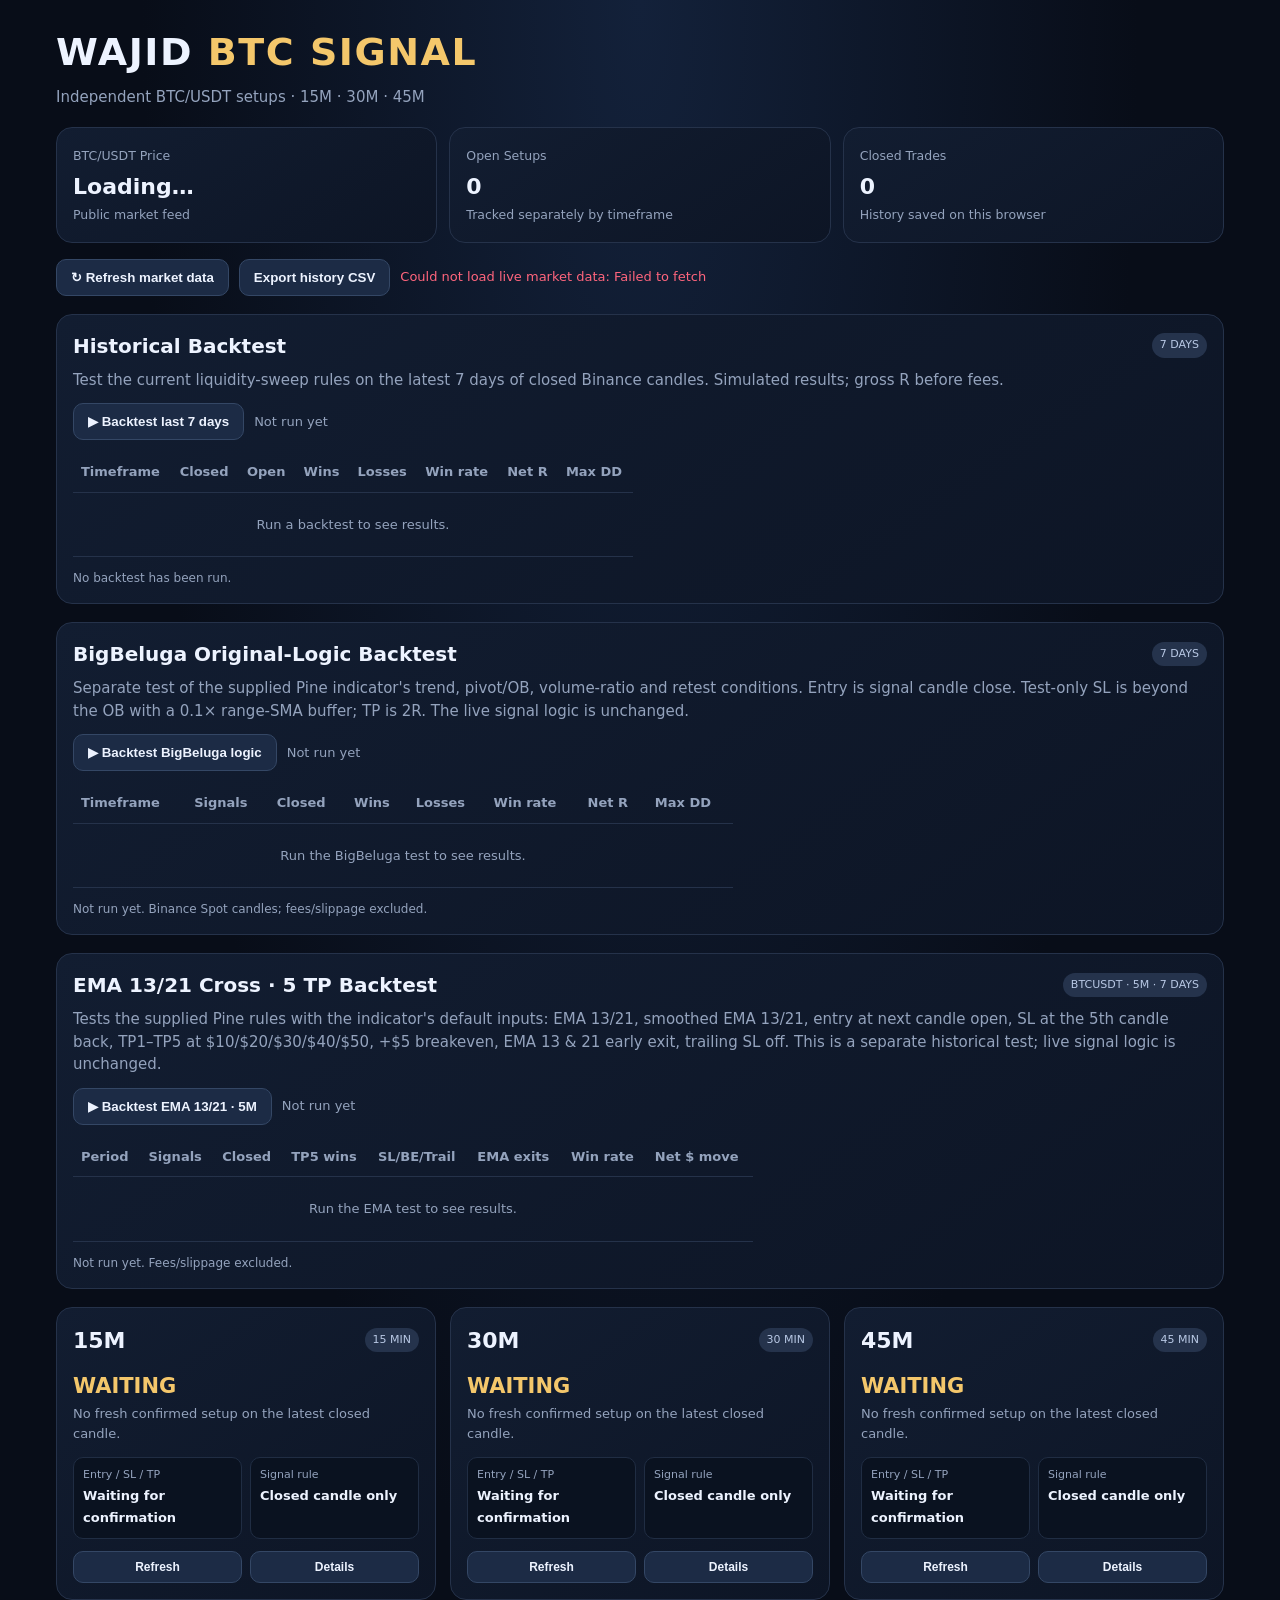
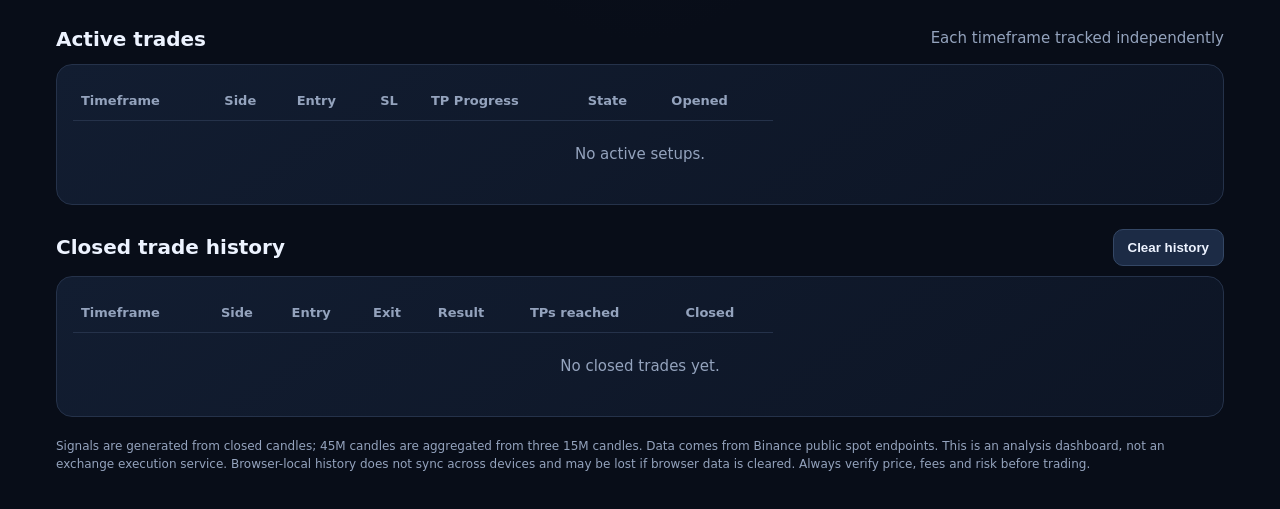
==== commit a851cee0: "Fix broken EMA backtest script syntax" ====
--- a/index.html
+++ b/index.html
@@ -151,8 +151,8 @@
 document.getElementById('run-bb-backtest').addEventListener('click',runBBBacktest);
 
 
-function emaSeries(values,len){const out=Array(values.length).fill(null);if(values.length<len)return out;const alpha=2/(len+1);let seed=0;for(let i=0;i<len;i++)seed+=values[i];out[len-1]=seed/len;for(let i=len;i<values.length;i++)out[i]=values[i]*alpha+out[i-1]*(1-alpha);return out}
-function emaBacktest(candles){
+function emaSeries(values,len){const out=Array(values.length).fill(null);const alpha=2/(len+1);let start=-1;for(let i=0;i<values.length;i++){if(Number.isFinite(values[i])){start=i;break}}if(start<0)return out;let seed=0,count=0,i=start;for(;i<values.length&&count<len;i++){if(!Number.isFinite(values[i])){count=0;seed=0;continue}seed+=values[i];count++}if(count<len)return out;out[i-1]=seed/len;for(let j=i;j<values.length;j++){if(Number.isFinite(values[j])&&Number.isFinite(out[j-1]))out[j]=values[j]*alpha+out[j-1]*(1-alpha)}return out}
+function emaBacktest(candles,periodStart){
  const close=candles.map(x=>x.c),fast=emaSeries(close,13),slow=emaSeries(close,21),fastSm=emaSeries(fast.map(x=>x??NaN),14),slowSm=emaSeries(slow.map(x=>x??NaN),14);
  const n=candles.length,top=Array(n).fill(null),bottom=Array(n).fill(null),crossUp=Array(n).fill(false),crossDn=Array(n).fill(false);
  for(let i=0;i<n;i++){if([fast[i],slow[i],fastSm[i],slowSm[i]].some(x=>x===null||!Number.isFinite(x)))continue;top[i]=Math.max(fast[i],slow[i],fastSm[i],slowSm[i]);bottom[i]=Math.min(fast[i],slow[i],fastSm[i],slowSm[i]);if(i&&fast[i-1]!==null&&slow[i-1]!==null){crossUp[i]=fast[i]>slow[i]&&fast[i-1]<=slow[i-1];crossDn[i]=fast[i]<slow[i]&&fast[i-1]>=slow[i-1]}}
@@ -185,7 +185,7 @@
    }
    // Breakeven +$5 trigger, applied after exit checks as in the supplied Pine code.
    if(exitPx===null&&!trade.beDone){const moved=dir===1?c.h-trade.entry>=5:trade.entry-c.l>=5;if(moved){trade.beDone=true;const be=trade.entry;if((be-trade.sl)*dir>0)trade.sl=be}}
-   if(exitPx!==null){const pnl=(exitPx-trade.entry)*dir;stats.closed++;stats.net+=pnl;if(pnl>0)stats.wins++;if(tag==='TP5')stats.tp5++;else if(tag==='EMA EXIT')stats.emaExit++;else stats.slbeTrail++;stats.trades.push({entryTime:candles[trade.entryBar].t,exitTime:c.t,tag,pnl});dir=0;trade=null}
+   if(exitPx!==null){const pnl=(exitPx-trade.entry)*dir;if(candles[trade.entryBar].t>=periodStart){stats.closed++;stats.net+=pnl;if(pnl>0)stats.wins++;if(tag==='TP5')stats.tp5++;else if(tag==='EMA EXIT')stats.emaExit++;else stats.slbeTrail++;stats.trades.push({entryTime:candles[trade.entryBar].t,exitTime:c.t,tag,pnl})}dir=0;trade=null}
   }
   // Signal generation at confirmed candle close; entry is next candle open.
   if(dir===0&&pending===0&&top[i]!==null){
@@ -217,13 +217,9 @@
  try{
   const now=Date.now(),since=now-7*86400000,warm=since-2*86400000,cs=await fetchAll5m(warm,now);
   if(cs.length<1000)throw new Error('Not enough 5M candles returned ('+cs.length+'). Try again.');
-  const evalCs=cs.filter(c=>c.t>=since-5*60000),stats=emaBacktest(evalCs);
+  const stats=emaBacktest(cs,since);
   const rate=stats.closed?stats.wins/stats.closed*100:0;
-  document.getElementById('ema-backtest-body').innerHTML='<tr><td>Last 7 days</td><td>'+stats.signals+'</td><td>'+stats.closed+'</td><td class="good">'+stats.tp5+'</td><td>'+stats.slbeTrail+'</td><td>'+stats.emaExit+'</td><td>'+rate.toFixed(1)+'%</td><td class="'+(stats.net>0?'good':stats.net<0?'bad':'')+'">'+(stats.net>0?'+':'')+'
-document.getElementById('clear-history').addEventListener('click',()=>{if(confirm('Delete all closed-trade history saved in this browser?')){history=[];save();renderTables();renderCards()}});
-document.getElementById('export').addEventListener('click',()=>{const rows=[['timeframe','side','entry','sl','tp1','tp2','tp3','tp4','exit','resultR','reason','openedAt','closedAt'],...history.map(t=>[t.tf,t.side,t.entry,t.sl,...t.tp,t.exitPrice,t.resultR,t.closeReason,t.openedAt,t.closedAt])];const csv=rows.map(r=>r.map(v=>'"'+String(v??'').replace(/"/g,'""')+'"').join(',')).join('\n');const a=document.createElement('a');a.href=URL.createObjectURL(new Blob([csv],{type:'text/csv'}));a.download='wajid-btc-history.csv';a.click();URL.revokeObjectURL(a.href)});
-renderCards();renderTables();refreshAll();setInterval(refreshAll,60000);
-</script></body></html>+stats.net.toFixed(2)+'</td></tr>';
+  document.getElementById('ema-backtest-body').innerHTML='<tr><td>Last 7 days</td><td>'+stats.signals+'</td><td>'+stats.closed+'</td><td class="good">'+stats.tp5+'</td><td>'+stats.slbeTrail+'</td><td>'+stats.emaExit+'</td><td>'+rate.toFixed(1)+'%</td><td class="'+(stats.net>0?'good':stats.net<0?'bad':'')+'">'+(stats.net>0?'+':'')+stats.net.toFixed(2)+'</td></tr>';
   s.textContent='Completed · '+new Date().toLocaleTimeString();
   note.textContent='BTCUSDT Binance Spot 5M. '+cs.length+' candles loaded including warm-up; results include only trades closed inside fetched series. Entry next candle open; SL is low/high of the 5th candle back; TP distances are fixed $10/$20/$30/$40/$50; +$5 breakeven; EMA 13 & 21 close exit; trailing SL off. If SL and TP are both touched in one candle, SL is checked first. Net is price-move dollars per BTC, not account P/L; fees/slippage excluded. Browser-side translation; verify against TradingView before relying on it.';
  }catch(e){s.textContent='Backtest failed: '+e.message;note.textContent='Check internet connection and try again.'}
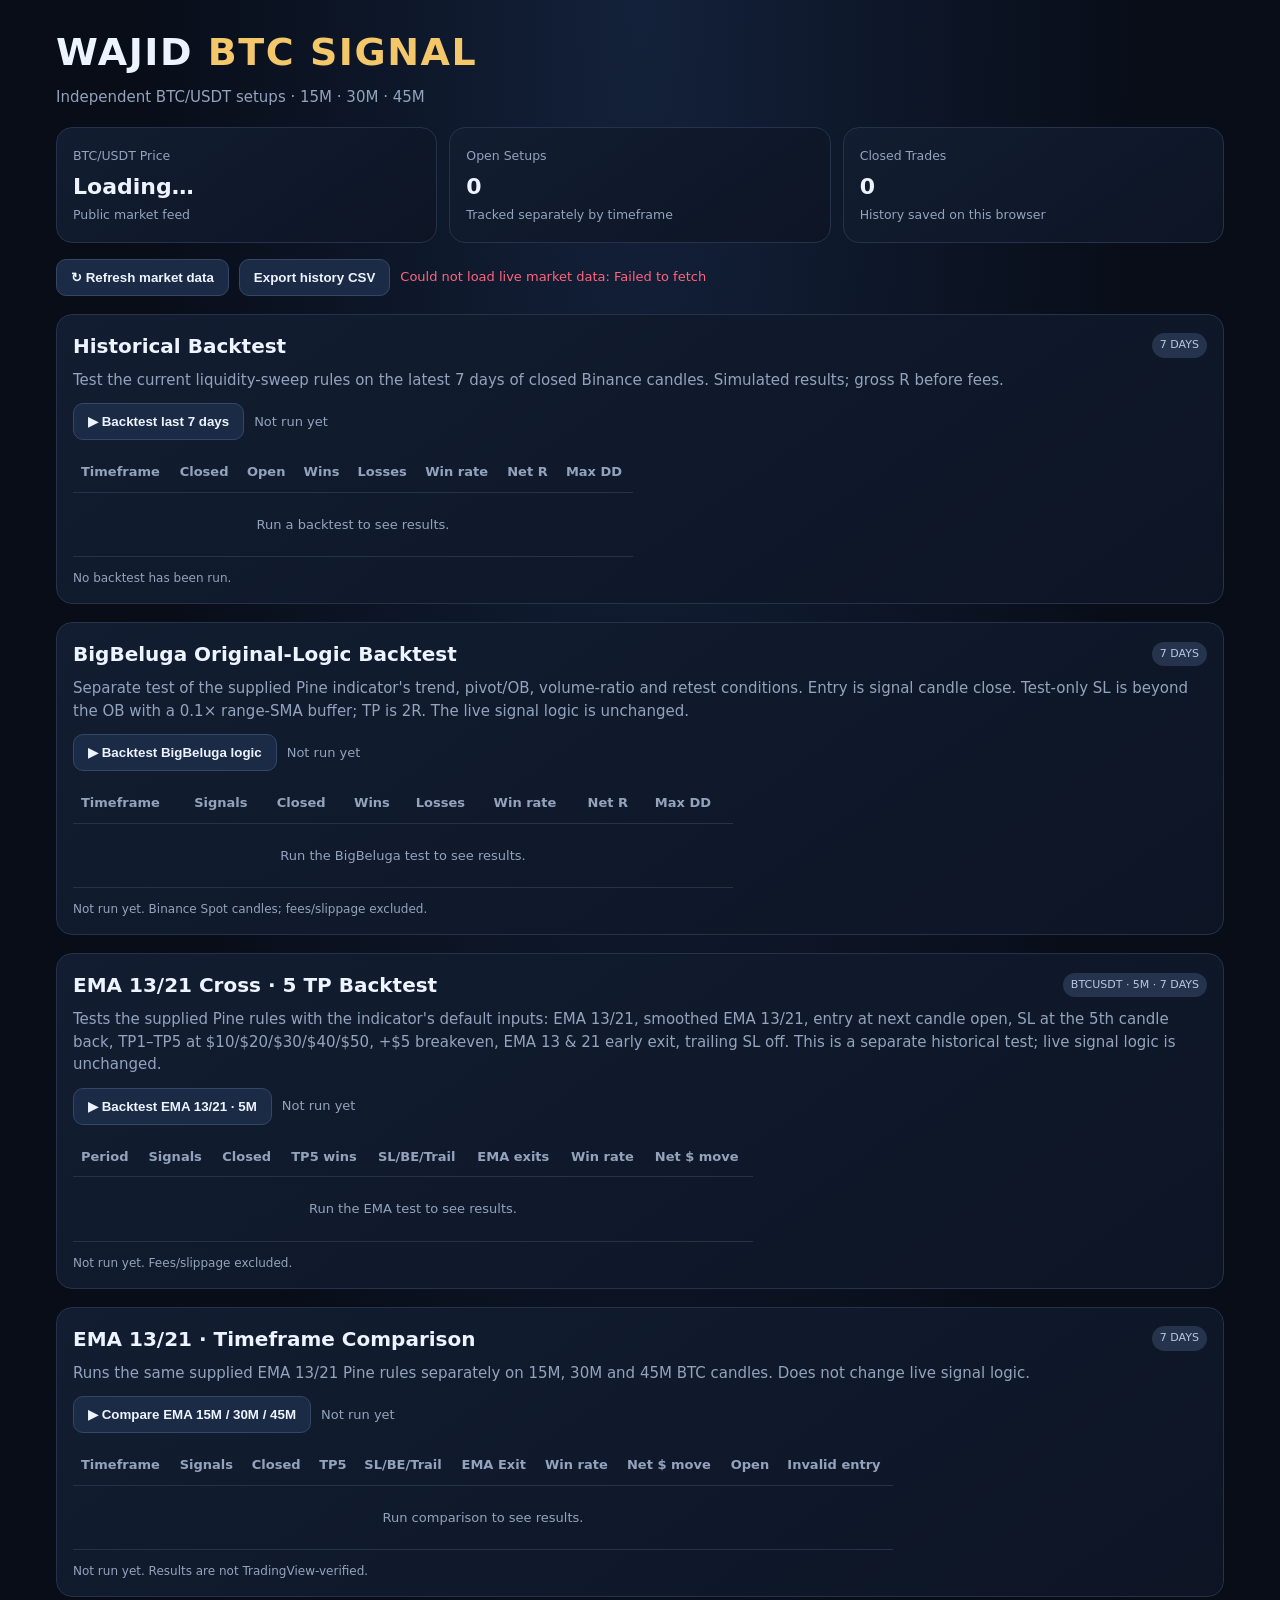
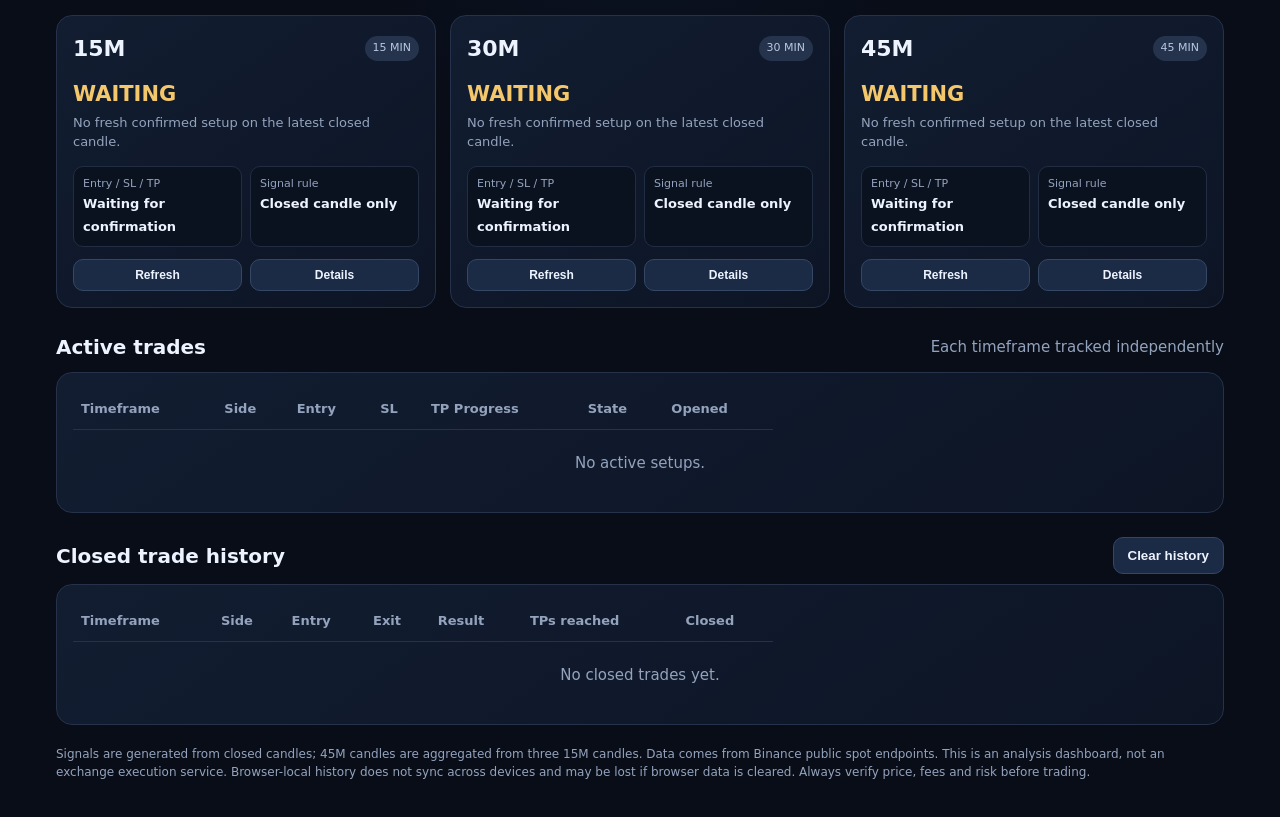
==== commit c2158724: "Correct EMA backtest accounting and add timeframe comparison" ====
--- a/index.html
+++ b/index.html
@@ -36,6 +36,12 @@
 <div class="controls" style="margin:0"><button class="btn" id="run-ema-backtest">▶ Backtest EMA 13/21 · 5M</button><span class="status" id="ema-backtest-status">Not run yet</span></div>
 <div class="table-wrap" style="margin-top:12px"><table style="min-width:680px"><thead><tr><th>Period</th><th>Signals</th><th>Closed</th><th>TP5 wins</th><th>SL/BE/Trail</th><th>EMA exits</th><th>Win rate</th><th>Net $ move</th></tr></thead><tbody id="ema-backtest-body"><tr><td colspan="8" class="empty">Run the EMA test to see results.</td></tr></tbody></table></div>
 <p class="muted" id="ema-backtest-note" style="font-size:12px;margin-bottom:0">Not run yet. Fees/slippage excluded.</p>
+</div><div class="panel" style="margin:0 0 18px">
+<div class="section-title" style="margin:0 0 8px"><h2>EMA 13/21 · Timeframe Comparison</h2><span class="pill">7 DAYS</span></div>
+<p class="muted" style="margin:0 0 12px">Runs the same supplied EMA 13/21 Pine rules separately on 15M, 30M and 45M BTC candles. Does not change live signal logic.</p>
+<div class="controls" style="margin:0"><button class="btn" id="run-ema-compare">▶ Compare EMA 15M / 30M / 45M</button><span class="status" id="ema-compare-status">Not run yet</span></div>
+<div class="table-wrap" style="margin-top:12px"><table style="min-width:820px"><thead><tr><th>Timeframe</th><th>Signals</th><th>Closed</th><th>TP5</th><th>SL/BE/Trail</th><th>EMA Exit</th><th>Win rate</th><th>Net $ move</th><th>Open</th><th>Invalid entry</th></tr></thead><tbody id="ema-compare-body"><tr><td colspan="10" class="empty">Run comparison to see results.</td></tr></tbody></table></div>
+<p class="muted" id="ema-compare-note" style="font-size:12px;margin-bottom:0">Not run yet. Results are not TradingView-verified.</p>
 </div><div class="cards" id="cards">
 <div class="tf-card"><div class="muted">Loading 15M…</div></div><div class="tf-card"><div class="muted">Loading 30M…</div></div><div class="tf-card"><div class="muted">Loading 45M…</div></div>
 </div>
@@ -151,19 +157,19 @@
 document.getElementById('run-bb-backtest').addEventListener('click',runBBBacktest);
 
 
-function emaSeries(values,len){const out=Array(values.length).fill(null);const alpha=2/(len+1);let start=-1;for(let i=0;i<values.length;i++){if(Number.isFinite(values[i])){start=i;break}}if(start<0)return out;let seed=0,count=0,i=start;for(;i<values.length&&count<len;i++){if(!Number.isFinite(values[i])){count=0;seed=0;continue}seed+=values[i];count++}if(count<len)return out;out[i-1]=seed/len;for(let j=i;j<values.length;j++){if(Number.isFinite(values[j])&&Number.isFinite(out[j-1]))out[j]=values[j]*alpha+out[j-1]*(1-alpha)}return out}
+function emaSeries(values,len){const out=Array(values.length).fill(null),alpha=2/(len+1);let prev=null;for(let i=0;i<values.length;i++){const v=values[i];if(!Number.isFinite(v)){out[i]=prev;continue}prev=prev===null?v:alpha*v+(1-alpha)*prev;out[i]=prev}return out}
 function emaBacktest(candles,periodStart){
  const close=candles.map(x=>x.c),fast=emaSeries(close,13),slow=emaSeries(close,21),fastSm=emaSeries(fast.map(x=>x??NaN),14),slowSm=emaSeries(slow.map(x=>x??NaN),14);
  const n=candles.length,top=Array(n).fill(null),bottom=Array(n).fill(null),crossUp=Array(n).fill(false),crossDn=Array(n).fill(false);
  for(let i=0;i<n;i++){if([fast[i],slow[i],fastSm[i],slowSm[i]].some(x=>x===null||!Number.isFinite(x)))continue;top[i]=Math.max(fast[i],slow[i],fastSm[i],slowSm[i]);bottom[i]=Math.min(fast[i],slow[i],fastSm[i],slowSm[i]);if(i&&fast[i-1]!==null&&slow[i-1]!==null){crossUp[i]=fast[i]>slow[i]&&fast[i-1]<=slow[i-1];crossDn[i]=fast[i]<slow[i]&&fast[i-1]>=slow[i-1]}}
  let lastBuyCross=null,lastSellCross=null,dir=0,pending=0,pendCross=null,trade=null;
- const stats={signals:0,closed:0,tp5:0,slbeTrail:0,emaExit:0,wins:0,net:0,trades:[]};
+ const stats={signals:0,closed:0,tp5:0,slbeTrail:0,emaExit:0,wins:0,net:0,trades:[],open:0,invalidEntries:0};
  for(let i=1;i<n;i++){
   // Execute pending signal at this candle's open, matching the Pine script.
   if(pending!==0&&dir===0){
    const d=pending,entry=candles[i].o,back=i-5;
    if(back>=0){const sl=d===1?candles[back].l:candles[back].h,valid=d===1?sl<entry:sl>entry;
-    if(valid){dir=d;trade={dir,entry,sl,origSL:sl,tps:[10,20,30,40,50].map(x=>entry+d*x),tpHit:0,entryBar:i,beDone:false,cross:pendCross};if(d===1)lastBuyCross=pendCross;else lastSellCross=pendCross}
+    if(valid){dir=d;trade={dir,entry,sl,origSL:sl,tps:[10,20,30,40,50].map(x=>entry+d*x),tpHit:0,entryBar:i,beDone:false,cross:pendCross};if(d===1)lastBuyCross=pendCross;else lastSellCross=pendCross}else if(candles[i].t>=periodStart){stats.invalidEntries++}
    }
    pending=0;pendCross=null;
   }
@@ -185,7 +191,7 @@
    }
    // Breakeven +$5 trigger, applied after exit checks as in the supplied Pine code.
    if(exitPx===null&&!trade.beDone){const moved=dir===1?c.h-trade.entry>=5:trade.entry-c.l>=5;if(moved){trade.beDone=true;const be=trade.entry;if((be-trade.sl)*dir>0)trade.sl=be}}
-   if(exitPx!==null){const pnl=(exitPx-trade.entry)*dir;if(candles[trade.entryBar].t>=periodStart){stats.closed++;stats.net+=pnl;if(pnl>0)stats.wins++;if(tag==='TP5')stats.tp5++;else if(tag==='EMA EXIT')stats.emaExit++;else stats.slbeTrail++;stats.trades.push({entryTime:candles[trade.entryBar].t,exitTime:c.t,tag,pnl})}dir=0;trade=null}
+   if(exitPx!==null){const pnl=(exitPx-trade.entry)*dir;if(candles[trade.entryBar].t>=periodStart&&c.t>=periodStart){stats.closed++;stats.net+=pnl;if(pnl>0)stats.wins++;if(tag==='TP5')stats.tp5++;else if(tag==='EMA EXIT')stats.emaExit++;else stats.slbeTrail++;stats.trades.push({entryTime:candles[trade.entryBar].t,exitTime:c.t,tag,pnl})}dir=0;trade=null}
   }
   // Signal generation at confirmed candle close; entry is next candle open.
   if(dir===0&&pending===0&&top[i]!==null){
@@ -194,10 +200,10 @@
    const newBuy=lastBuyCross===null||upCrossBar!==lastBuyCross,newSell=lastSellCross===null||dnCrossBar!==lastSellCross;
    const buy=fast[i]>slow[i]&&close[i]>top[i]&&bsUp>=0&&bsUp<=2&&newBuy;
    const sell=fast[i]<slow[i]&&close[i]<bottom[i]&&bsDn>=0&&bsDn<=2&&newSell;
-   if(buy){pending=1;pendCross=upCrossBar;stats.signals++}else if(sell){pending=-1;pendCross=dnCrossBar;stats.signals++}
-  }
- }
- stats.open=trade?1:0;
+   if(buy){pending=1;pendCross=upCrossBar;if(candles[i].t>=periodStart)stats.signals++}else if(sell){pending=-1;pendCross=dnCrossBar;if(candles[i].t>=periodStart)stats.signals++}
+  }
+ }
+ stats.open=trade&&candles[trade.entryBar].t>=periodStart?1:0;
  return stats;
 }
 async function fetchAll5m(since,until){
@@ -211,6 +217,11 @@
  }
  const unique=new Map(out.map(c=>[c.t,c]));return [...unique.values()].sort((a,b)=>a.t-b.t)
 }
+async function fetchIntervalCandles(interval,since,until,minutes){let out=[],start=since;for(let page=0;page<5&&start<until;page++){const url=API+'/klines?symbol=BTCUSDT&interval='+interval+'&limit=1000&startTime='+start+'&endTime='+until;const rows=normalize(await fetchJSON(url)).filter(c=>c.closeTime<until);if(!rows.length)break;out.push(...rows);const next=rows[rows.length-1].t+minutes*60000;if(next<=start)break;start=next;if(rows.length<1000)break}const unique=new Map(out.map(c=>[c.t,c]));return [...unique.values()].sort((a,b)=>a.t-b.t)}
+function renderEmaCompare(rs){document.getElementById('ema-compare-body').innerHTML=rs.map(r=>'<tr><td>'+r.tf+'</td><td>'+r.signals+'</td><td>'+r.closed+'</td><td>'+r.tp5+'</td><td>'+r.slbeTrail+'</td><td>'+r.emaExit+'</td><td>'+(r.closed?(r.wins/r.closed*100).toFixed(1):'0.0')+'%</td><td class="'+(r.net>0?'good':r.net<0?'bad':'')+'">'+(r.net>0?'+':'')+r.net.toFixed(2)+'</td><td>'+r.open+'</td><td>'+r.invalidEntries+'</td></tr>').join('')}
+async function runEmaCompare(){const b=document.getElementById('run-ema-compare'),s=document.getElementById('ema-compare-status'),note=document.getElementById('ema-compare-note');b.disabled=true;s.textContent='Fetching 15M/30M candles…';note.textContent='Loading 7 days plus 2 days of warm-up data.';try{const now=Date.now(),since=now-7*86400000,warm=since-2*86400000;const [c15,c30]=await Promise.all([fetchIntervalCandles('15m',warm,now,15),fetchIntervalCandles('30m',warm,now,30)]);const c45=aggregate45(c15);const p15=c15.filter(c=>c.t>=since),p30=c30.filter(c=>c.t>=since),p45=c45.filter(c=>c.t>=since);if(p15.length<500||p30.length<250||p45.length<150)throw new Error('Insufficient candles for a fair 7-day comparison.');const rs=[emaBacktest(c15,since),emaBacktest(c30,since),emaBacktest(c45,since)];rs[0].tf='15M';rs[1].tf='30M';rs[2].tf='45M';renderEmaCompare(rs);s.textContent='Completed · '+new Date().toLocaleTimeString();note.textContent='Same EMA 13/21 rules and default $10/$20/$30/$40/$50 targets applied to each timeframe. 45M is aggregated from three complete Binance 15M candles. Signals count only within the 7-day test window; closed trades exclude entries before the window. Net is raw BTC price movement per 1 BTC, not account P/L. Fees/slippage excluded. This is a browser translation; verify against TradingView.'}catch(e){s.textContent='Comparison failed: '+e.message;note.textContent='No results invented; retry after checking the market data connection.'}finally{b.disabled=false}}
+document.getElementById('run-ema-compare').addEventListener('click',runEmaCompare);
+
 async function runEmaBacktest(){
  const b=document.getElementById('run-ema-backtest'),s=document.getElementById('ema-backtest-status'),note=document.getElementById('ema-backtest-note');
  b.disabled=true;s.textContent='Loading 5M history…';note.textContent='Fetching candles with warm-up data. Keep this page open.';
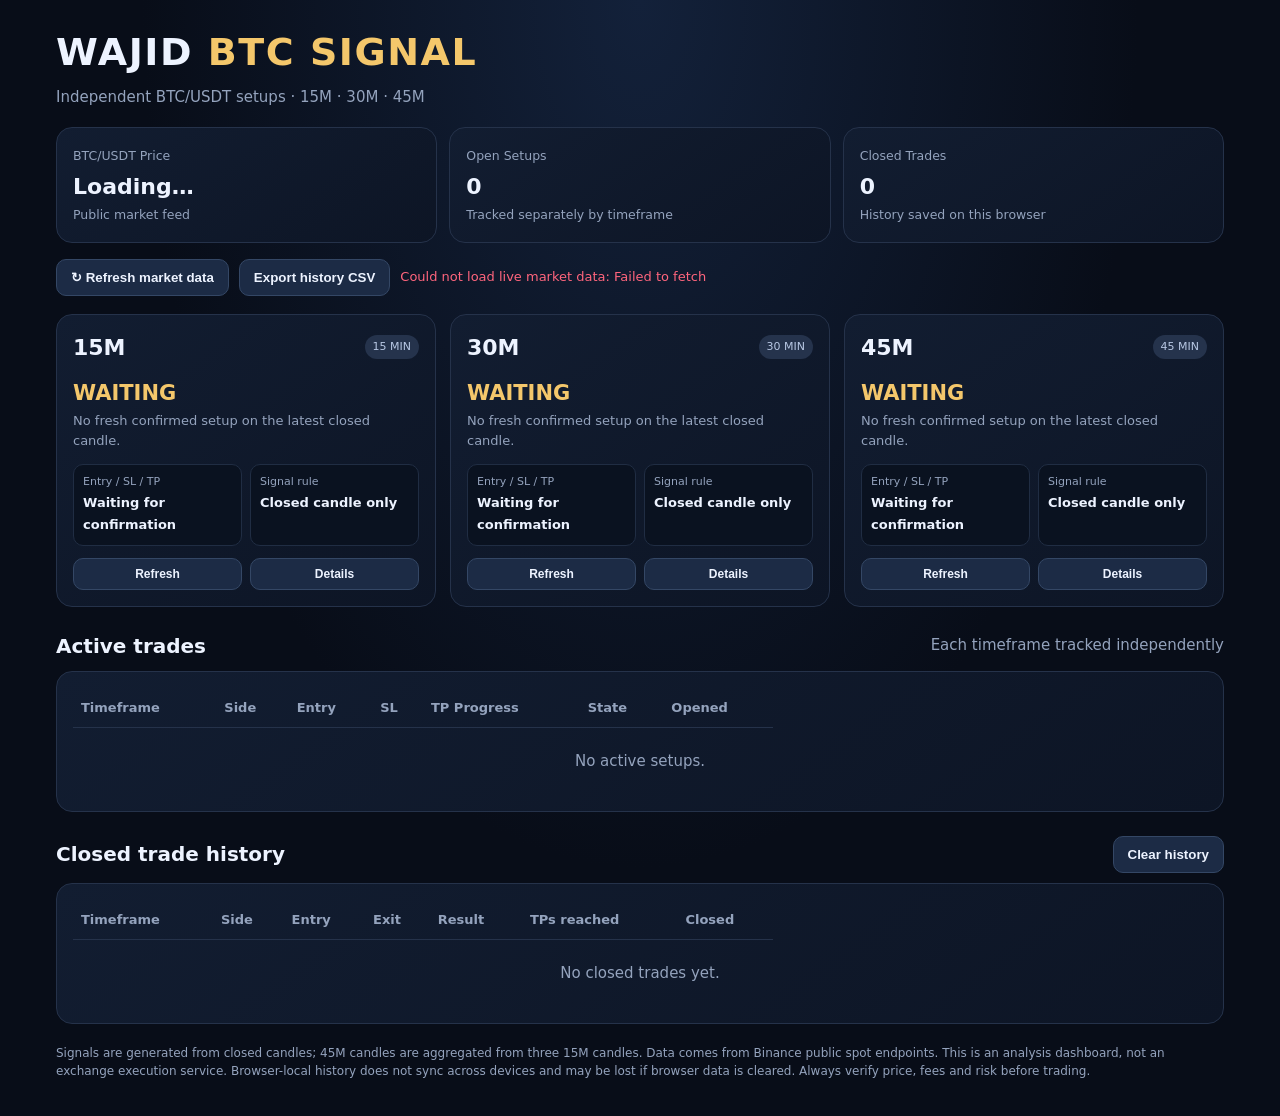
==== commit 070e0719: "Hide backtest panels while preserving signal logic" ====
--- a/index.html
+++ b/index.html
@@ -5,7 +5,7 @@
 <meta name="theme-color" content="#080d18"><title>WAJID BTC SIGNAL</title>
 <style>
 :root{color-scheme:dark;--bg:#080d18;--panel:#111a2b;--line:#25324a;--text:#edf3ff;--muted:#94a3bd;--green:#20d6a0;--red:#ff657d;--gold:#f4c76b}
-*{box-sizing:border-box}body{margin:0;background:radial-gradient(ellipse at top,#13213a 0,var(--bg) 55%);color:var(--text);font:15px/1.5 system-ui,-apple-system,Segoe UI,sans-serif}header{padding:24px 16px 18px;max-width:1200px;margin:auto}h1{margin:0;font-size:clamp(25px,5vw,38px);letter-spacing:.04em}h1 span{color:var(--gold)}.sub{color:var(--muted);margin:5px 0 0}.wrap{max-width:1200px;margin:auto;padding:0 16px 36px}.top{display:grid;grid-template-columns:repeat(3,minmax(0,1fr));gap:12px;margin-bottom:16px}.stat,.panel,.tf-card{background:linear-gradient(145deg,#121d31,#0d1525);border:1px solid var(--line);border-radius:16px;padding:16px;min-width:0}.stat small,.muted{color:var(--muted)}.stat strong{display:block;font-size:22px;margin-top:4px}.controls{display:flex;gap:10px;flex-wrap:wrap;align-items:center;margin:12px 0 18px}.btn{background:#1c2b45;border:1px solid #344765;color:var(--text);padding:10px 14px;border-radius:10px;font-weight:650;cursor:pointer}.btn:hover{border-color:var(--gold)}.status{color:var(--muted);font-size:13px}.cards{display:grid;grid-template-columns:repeat(3,minmax(0,1fr));gap:14px}.tf-head{display:flex;align-items:center;justify-content:space-between;gap:8px}.tf-head h2{margin:0;font-size:22px}.pill{font-size:11px;padding:4px 8px;border-radius:99px;background:#25334c;color:#b8c8e4;white-space:nowrap}.direction{font-size:21px;font-weight:800;margin:14px 0 2px}.buy{color:var(--green)}.sell{color:var(--red)}.wait{color:var(--gold)}.price{font-size:13px;color:var(--muted);overflow-wrap:anywhere}.levels{display:grid;grid-template-columns:repeat(2,minmax(0,1fr));gap:8px;margin-top:14px}.level{background:#0a1220;border:1px solid #202d43;border-radius:10px;padding:9px}.level small{display:block;color:var(--muted);font-size:11px}.level b{font-size:13px;overflow-wrap:anywhere}.actions{display:flex;gap:8px;margin-top:12px}.actions .btn{flex:1;padding:8px 6px;font-size:12px}.section-title{display:flex;justify-content:space-between;align-items:center;gap:12px;margin:24px 0 10px}.section-title h2{margin:0;font-size:20px}.table-wrap{overflow-x:auto;-webkit-overflow-scrolling:touch}.table-wrap table{width:max-content;min-width:700px}.table-wrap th,.table-wrap td{white-space:nowrap}table{border-collapse:collapse;width:100%;min-width:700px;font-size:13px}th,td{text-align:left;border-bottom:1px solid var(--line);padding:10px 8px}th{color:var(--muted);font-weight:600}.tag{padding:3px 7px;border-radius:7px;background:#24334b}.good{color:var(--green)}.bad{color:var(--red)}.empty{padding:22px;text-align:center;color:var(--muted)}footer{color:var(--muted);font-size:12px;margin-top:20px}.error{color:var(--red)}@media(max-width:800px){.cards{grid-template-columns:1fr}.top{gap:8px}.stat{padding:11px}.stat strong{font-size:18px}.tf-card{padding:14px}}@media(min-width:801px) and (max-width:1050px){.cards{grid-template-columns:repeat(2,minmax(0,1fr))}}
+*{box-sizing:border-box}body{margin:0;background:radial-gradient(ellipse at top,#13213a 0,var(--bg) 55%);color:var(--text);font:15px/1.5 system-ui,-apple-system,Segoe UI,sans-serif}header{padding:24px 16px 18px;max-width:1200px;margin:auto}h1{margin:0;font-size:clamp(25px,5vw,38px);letter-spacing:.04em}h1 span{color:var(--gold)}.sub{color:var(--muted);margin:5px 0 0}.wrap{max-width:1200px;margin:auto;padding:0 16px 36px}.top{display:grid;grid-template-columns:repeat(3,minmax(0,1fr));gap:12px;margin-bottom:16px}.stat,.panel,.tf-card{background:linear-gradient(145deg,#121d31,#0d1525);border:1px solid var(--line);border-radius:16px;padding:16px;min-width:0}.stat small,.muted{color:var(--muted)}.stat strong{display:block;font-size:22px;margin-top:4px}.controls{display:flex;gap:10px;flex-wrap:wrap;align-items:center;margin:12px 0 18px}.btn{background:#1c2b45;border:1px solid #344765;color:var(--text);padding:10px 14px;border-radius:10px;font-weight:650;cursor:pointer}.btn:hover{border-color:var(--gold)}.status{color:var(--muted);font-size:13px}.cards{display:grid;grid-template-columns:repeat(3,minmax(0,1fr));gap:14px}.tf-head{display:flex;align-items:center;justify-content:space-between;gap:8px}.tf-head h2{margin:0;font-size:22px}.pill{font-size:11px;padding:4px 8px;border-radius:99px;background:#25334c;color:#b8c8e4;white-space:nowrap}.direction{font-size:21px;font-weight:800;margin:14px 0 2px}.buy{color:var(--green)}.sell{color:var(--red)}.wait{color:var(--gold)}.price{font-size:13px;color:var(--muted);overflow-wrap:anywhere}.levels{display:grid;grid-template-columns:repeat(2,minmax(0,1fr));gap:8px;margin-top:14px}.level{background:#0a1220;border:1px solid #202d43;border-radius:10px;padding:9px}.level small{display:block;color:var(--muted);font-size:11px}.level b{font-size:13px;overflow-wrap:anywhere}.actions{display:flex;gap:8px;margin-top:12px}.actions .btn{flex:1;padding:8px 6px;font-size:12px}.section-title{display:flex;justify-content:space-between;align-items:center;gap:12px;margin:24px 0 10px}.section-title h2{margin:0;font-size:20px}.table-wrap{overflow-x:auto;-webkit-overflow-scrolling:touch}.table-wrap table{width:max-content;min-width:700px}.table-wrap th,.table-wrap td{white-space:nowrap}table{border-collapse:collapse;width:100%;min-width:700px;font-size:13px}th,td{text-align:left;border-bottom:1px solid var(--line);padding:10px 8px}th{color:var(--muted);font-weight:600}.tag{padding:3px 7px;border-radius:7px;background:#24334b}.good{color:var(--green)}.bad{color:var(--red)}.empty{padding:22px;text-align:center;color:var(--muted)}footer{color:var(--muted);font-size:12px;margin-top:20px}.error{color:var(--red)}.backtest-panel{display:none!important}@media(max-width:800px){.cards{grid-template-columns:1fr}.top{gap:8px}.stat{padding:11px}.stat strong{font-size:18px}.tf-card{padding:14px}}@media(min-width:801px) and (max-width:1050px){.cards{grid-template-columns:repeat(2,minmax(0,1fr))}}
 </style>
 </head>
 <body>
@@ -17,26 +17,26 @@
 <div class="stat"><small>Closed Trades</small><strong id="closed-count">0</strong><small>History saved on this browser</small></div>
 </div>
 <div class="controls"><button class="btn" id="refresh">↻ Refresh market data</button><button class="btn" id="export">Export history CSV</button><span class="status" id="status">Connecting to public Binance market data…</span></div>
-<div class="panel" style="margin:0 0 18px">
+<div class="panel backtest-panel" style="margin:0 0 18px">
 <div class="section-title" style="margin:0 0 8px"><h2>Historical Backtest</h2><span class="pill">7 DAYS</span></div>
 <p class="muted" style="margin:0 0 12px">Test the current liquidity-sweep rules on the latest 7 days of closed Binance candles. Simulated results; gross R before fees.</p>
 <div class="controls" style="margin:0"><button class="btn" id="run-backtest">▶ Backtest last 7 days</button><span class="status" id="backtest-status">Not run yet</span></div>
 <div class="table-wrap" style="margin-top:12px"><table style="min-width:560px"><thead><tr><th>Timeframe</th><th>Closed</th><th>Open</th><th>Wins</th><th>Losses</th><th>Win rate</th><th>Net R</th><th>Max DD</th></tr></thead><tbody id="backtest-body"><tr><td colspan="8" class="empty">Run a backtest to see results.</td></tr></tbody></table></div>
 <p class="muted" id="backtest-note" style="font-size:12px;margin-bottom:0">No backtest has been run.</p>
 </div>
-<div class="panel" style="margin:0 0 18px">
+<div class="panel backtest-panel" style="margin:0 0 18px">
 <div class="section-title" style="margin:0 0 8px"><h2>BigBeluga Original-Logic Backtest</h2><span class="pill">7 DAYS</span></div>
 <p class="muted" style="margin:0 0 12px">Separate test of the supplied Pine indicator's trend, pivot/OB, volume-ratio and retest conditions. Entry is signal candle close. Test-only SL is beyond the OB with a 0.1× range-SMA buffer; TP is 2R. The live signal logic is unchanged.</p>
 <div class="controls" style="margin:0"><button class="btn" id="run-bb-backtest">▶ Backtest BigBeluga logic</button><span class="status" id="bb-backtest-status">Not run yet</span></div>
 <div class="table-wrap" style="margin-top:12px"><table style="min-width:660px"><thead><tr><th>Timeframe</th><th>Signals</th><th>Closed</th><th>Wins</th><th>Losses</th><th>Win rate</th><th>Net R</th><th>Max DD</th></tr></thead><tbody id="bb-backtest-body"><tr><td colspan="8" class="empty">Run the BigBeluga test to see results.</td></tr></tbody></table></div>
 <p class="muted" id="bb-backtest-note" style="font-size:12px;margin-bottom:0">Not run yet. Binance Spot candles; fees/slippage excluded.</p>
-</div><div class="panel" style="margin:0 0 18px">
+</div><div class="panel backtest-panel" style="margin:0 0 18px">
 <div class="section-title" style="margin:0 0 8px"><h2>EMA 13/21 Cross · 5 TP Backtest</h2><span class="pill">BTCUSDT · 5M · 7 DAYS</span></div>
 <p class="muted" style="margin:0 0 12px">Tests the supplied Pine rules with the indicator's default inputs: EMA 13/21, smoothed EMA 13/21, entry at next candle open, SL at the 5th candle back, TP1–TP5 at $10/$20/$30/$40/$50, +$5 breakeven, EMA 13 & 21 early exit, trailing SL off. This is a separate historical test; live signal logic is unchanged.</p>
 <div class="controls" style="margin:0"><button class="btn" id="run-ema-backtest">▶ Backtest EMA 13/21 · 5M</button><span class="status" id="ema-backtest-status">Not run yet</span></div>
 <div class="table-wrap" style="margin-top:12px"><table style="min-width:680px"><thead><tr><th>Period</th><th>Signals</th><th>Closed</th><th>TP5 wins</th><th>SL/BE/Trail</th><th>EMA exits</th><th>Win rate</th><th>Net $ move</th></tr></thead><tbody id="ema-backtest-body"><tr><td colspan="8" class="empty">Run the EMA test to see results.</td></tr></tbody></table></div>
 <p class="muted" id="ema-backtest-note" style="font-size:12px;margin-bottom:0">Not run yet. Fees/slippage excluded.</p>
-</div><div class="panel" style="margin:0 0 18px">
+</div><div class="panel backtest-panel" style="margin:0 0 18px">
 <div class="section-title" style="margin:0 0 8px"><h2>EMA 13/21 · Timeframe Comparison</h2><span class="pill">7 DAYS</span></div>
 <p class="muted" style="margin:0 0 12px">Runs the same supplied EMA 13/21 Pine rules separately on 15M, 30M and 45M BTC candles. Does not change live signal logic.</p>
 <div class="controls" style="margin:0"><button class="btn" id="run-ema-compare">▶ Compare EMA 15M / 30M / 45M</button><span class="status" id="ema-compare-status">Not run yet</span></div>
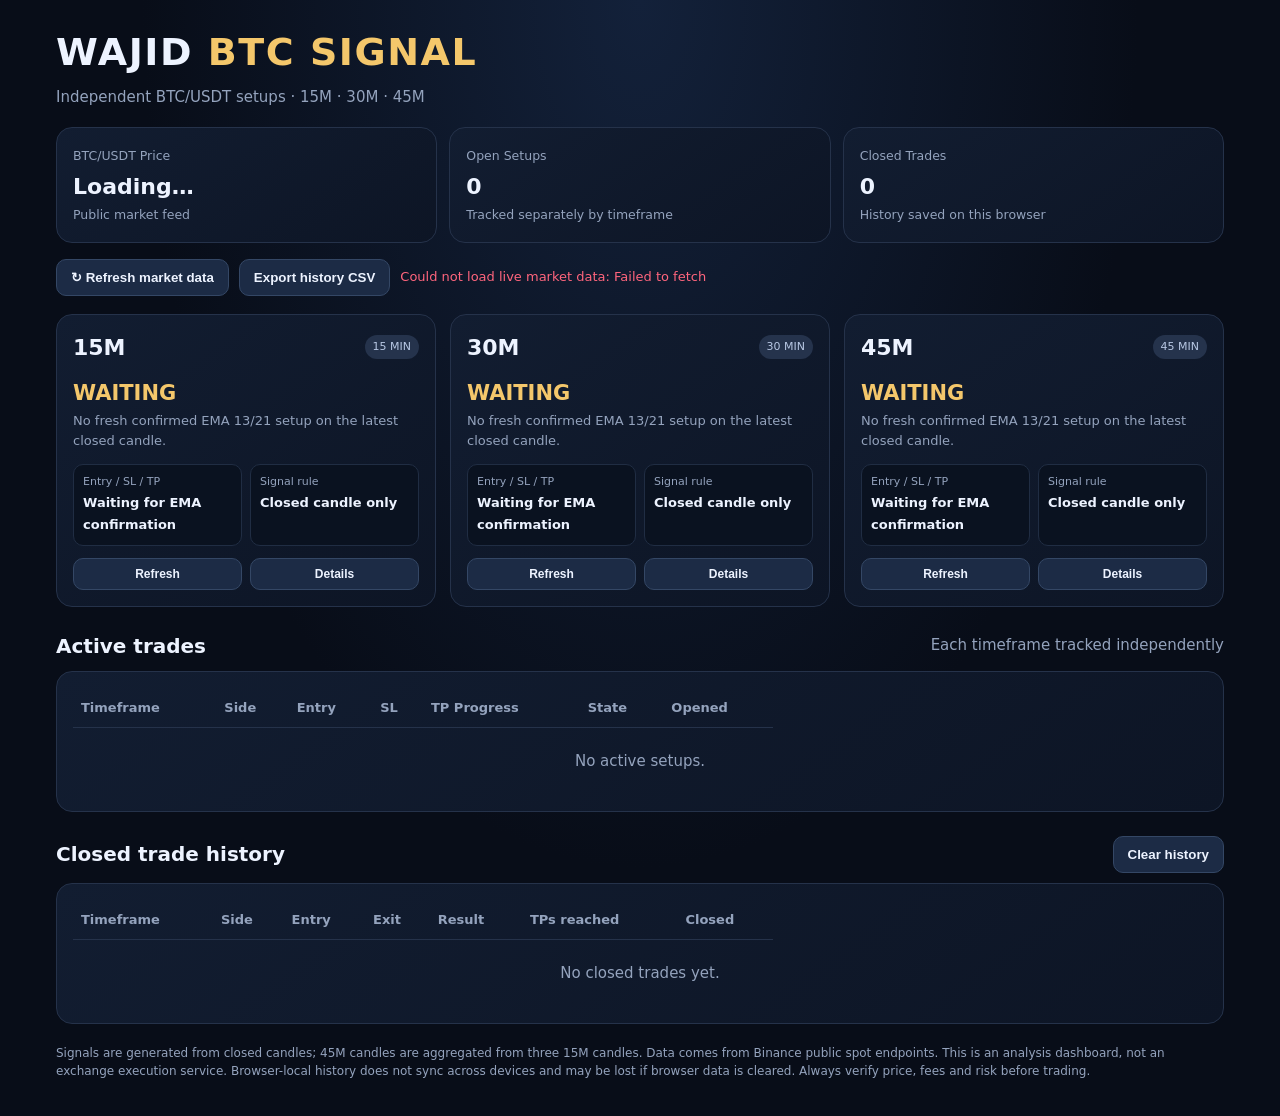
==== commit c2048dd2: "Switch live BTC signals to tested EMA 13/21 strategy" ====
--- a/index.html
+++ b/index.html
@@ -65,25 +65,48 @@
 function normalize(rows){return rows.map(k=>({t:k[0],o:+k[1],h:+k[2],l:+k[3],c:+k[4],v:+k[5],closeTime:k[6]}))}
 function aggregate45(c15){const groups=new Map();for(const c of c15){const start=Math.floor(c.t/(45*60000))*45*60000;if(!groups.has(start))groups.set(start,[]);groups.get(start).push(c)}return [...groups.entries()].filter(([s,a])=>a.length===3&&a[2].closeTime<Date.now()).map(([s,a])=>({t:s,o:a[0].o,h:Math.max(...a.map(x=>x.h)),l:Math.min(...a.map(x=>x.l)),c:a[2].c,v:a.reduce((n,x)=>n+x.v,0),closeTime:a[2].closeTime}))}
 function atr(candles,n=14){const ranges=[];for(let i=1;i<candles.length;i++){const x=candles[i],p=candles[i-1];ranges.push(Math.max(x.h-x.l,Math.abs(x.h-p.c),Math.abs(x.l-p.c)))}const a=ranges.slice(-n);return a.length?a.reduce((x,y)=>x+y,0)/a.length:0}
-function generateSignal(candles,tf){if(candles.length<40)return null;const c=candles[candles.length-1],prev=candles.slice(-21,-1),priorHigh=Math.max(...prev.map(x=>x.h)),priorLow=Math.min(...prev.map(x=>x.l));const body=Math.abs(c.c-c.o),range=Math.max(c.h-c.l,1e-9),a=atr(candles);let side=null;
-// Confirmed candle: sweep of a prior 20-candle extreme, reclaim, and close through previous candle structure.
-if(c.l<priorLow&&c.c>priorLow&&c.c>c.o&&c.c>candles[candles.length-2].h&&body/range>=.45)side='BUY';
-if(c.h>priorHigh&&c.c<priorHigh&&c.c<c.o&&c.c<candles[candles.length-2].l&&body/range>=.45)side='SELL';
-if(!side)return null;
-const recent=candles.slice(-6,-1),rawSL=side==='BUY'?Math.min(c.l,...recent.map(x=>x.l))-a*.15:Math.max(c.h,...recent.map(x=>x.h))+a*.15;
-const entry=c.c,risk=Math.abs(entry-rawSL);if(!risk||risk<a*.35||risk>a*3)return null;
-const sl=rawSL,dir=side==='BUY'?1:-1;
-return {id:tf.key+'-'+c.t+'-'+side,tf:tf.label,tfKey:tf.key,side,entry,sl,risk,tp:[1,2,3,4].map(r=>entry+dir*r*risk),candleTime:c.t,createdAt:Date.now(),source:'Binance spot BTCUSDT',reason:side==='BUY'?'Swept prior 20-candle low, reclaimed liquidity, bullish structure close.':'Swept prior 20-candle high, rejected liquidity, bearish structure close.'}
+function generateSignal(candles,tf,nextOpen){
+ if(candles.length<40)return null;
+ const close=candles.map(x=>x.c),fast=emaSeries(close,13),slow=emaSeries(close,21);
+ const fastSm=emaSeries(fast.map(x=>x??NaN),14),slowSm=emaSeries(slow.map(x=>x??NaN),14),i=candles.length-1;
+ if([fast[i],slow[i],fastSm[i],slowSm[i]].some(x=>!Number.isFinite(x)))return null;
+ const top=Math.max(fast[i],slow[i],fastSm[i],slowSm[i]),bottom=Math.min(fast[i],slow[i],fastSm[i],slowSm[i]);
+ let upCross=-1,downCross=-1;
+ for(let j=i;j>=0&&j>i-3;j--){if(upCross<0&&fast[j]>slow[j]&&fast[j-1]<=slow[j-1])upCross=j;if(downCross<0&&fast[j]<slow[j]&&fast[j-1]>=slow[j-1])downCross=j}
+ const buy=fast[i]>slow[i]&&close[i]>top&&upCross>=0,sell=fast[i]<slow[i]&&close[i]<bottom&&downCross>=0;
+ if(!buy&&!sell)return null;
+ const side=buy?'BUY':'SELL',dir=buy?1:-1,entry=Number.isFinite(nextOpen)?nextOpen:close[i],back=i-4;
+ if(back<0)return null;const sl=buy?candles[back].l:candles[back].h;
+ if(!Number.isFinite(sl)||(buy?sl>=entry:sl<=entry))return null;
+ const crossIndex=buy?upCross:downCross,crossTime=candles[crossIndex].t;
+ return {id:tf.key+'-ema1321-'+crossTime+'-'+side,tf:tf.label,tfKey:tf.key,side,entry,sl,risk:Math.abs(entry-sl),tp:[10,20,30,40,50].map(d=>entry+dir*d),candleTime:candles[i].t,crossTime,createdAt:Date.now(),source:'Binance BTCUSDT · EMA 13/21',hit:0,beDone:false,reason:side==='BUY'?'EMA 13 above EMA 21; close above both smoothed EMA lines; crossover within the last 3 closed candles.':'EMA 13 below EMA 21; close below both smoothed EMA lines; crossover within the last 3 closed candles.'};
 }
 function maybeOpen(tf,sig){const existing=active[tf.key];if(existing&&!existing.closed)return;if(!sig)return;const old=history.find(x=>x.id===sig.id);if(old)return;active[tf.key]={...sig,hit:0,state:'OPEN',lastPrice:price,openedAt:Date.now()};save()}
-function updateTrade(tf,candles1m){const tr=active[tf.key];if(!tr||tr.state!=='OPEN'||!candles1m?.length)return;const isBuy=tr.side==='BUY';for(const c of candles1m){if(c.closeTime>Date.now()||c.closeTime<=tr.openedAt||c.closeTime<=(tr.lastProcessedCloseTime||0))continue;const stopTouched=isBuy?c.l<=tr.sl:c.h>=tr.sl;const nextTP=tr.tp[tr.hit];const tpTouched=tr.hit<4&&(isBuy?c.h>=nextTP:c.l<=nextTP);tr.lastProcessedCloseTime=c.closeTime;if(stopTouched){const result=tr.hit===0?-1:tr.hit===1?0:tr.hit-1;const reason=tr.hit===0?'SL':tr.hit===1?'ENTRY SL':'TP'+tr.hit+' / ENTRY SL';closeTrade(tf,reason,result,tr.sl);return}if(tpTouched){while(tr.hit<4&&(isBuy?c.h>=tr.tp[tr.hit]:c.l<=tr.tp[tr.hit])){tr.hit++;if(tr.hit===1)tr.sl=tr.entry;if(tr.hit===4){closeTrade(tf,'TP4',4,tr.tp[3]);return}}}}save()}
+function updateTrade(tf,candles){
+ const tr=active[tf.key];if(!tr||tr.state!=='OPEN'||!candles?.length)return;
+ const close=candles.map(x=>x.c),fast=emaSeries(close,13),slow=emaSeries(close,21);
+ for(let i=0;i<candles.length;i++){const c=candles[i];if(c.closeTime>Date.now()||c.closeTime<=tr.openedAt||c.closeTime<=(tr.lastProcessedCloseTime||0))continue;
+  const isBuy=tr.side==='BUY';let exitPx=null,tag='';const stopTouched=isBuy?c.l<=tr.sl:c.h>=tr.sl;
+  if(stopTouched){exitPx=tr.sl;tag=tr.hit===0?'SL':tr.sl===tr.entry?'BE':'SL/BE'}
+  else{while(tr.hit<5&&(isBuy?c.h>=tr.tp[tr.hit]:c.l<=tr.tp[tr.hit]))tr.hit++;if(tr.hit>=5){exitPx=tr.tp[4];tag='TP5'}else if(Number.isFinite(fast[i])&&Number.isFinite(slow[i])){const emaExit=isBuy?(c.c<fast[i]&&c.c<slow[i]):(c.c>fast[i]&&c.c>slow[i]);if(emaExit){exitPx=c.c;tag='EMA EXIT'}}}
+  tr.lastProcessedCloseTime=c.closeTime;
+  if(exitPx!==null){const resultR=tr.risk?((exitPx-tr.entry)*(isBuy?1:-1))/tr.risk:0;closeTrade(tf,tag,resultR,exitPx);return}
+  if(!tr.beDone){const moved=isBuy?c.h-tr.entry>=5:tr.entry-c.l>=5;if(moved){tr.beDone=true;tr.sl=tr.entry}}
+ }save();
+}
 function closeTrade(tf,reason,r,exitPrice=price){const tr=active[tf.key];if(!tr)return;history.unshift({...tr,state:'CLOSED',closeReason:reason,resultR:r,exitPrice,closedAt:Date.now()});history=history.slice(0,1000);delete active[tf.key];save()}
-function renderCards(){document.getElementById('cards').innerHTML=TFS.map(tf=>{const tr=active[tf.key],s=tr||currentSignals[tf.key];let title='WAITING',cls='wait',detail='No fresh confirmed setup on the latest closed candle.';if(tr){title=tr.side+' · ACTIVE';cls=tr.side==='BUY'?'buy':'sell';detail='Trade opened '+time(tr.openedAt)+'. TP progress: '+tr.hit+'/4.'}else if(s){title=s.side+' SETUP';cls=s.side==='BUY'?'buy':'sell';detail=s.reason}return '<article class="tf-card"><div class="tf-head"><h2>'+tf.label+'</h2><span class="pill">'+tf.minutes+' MIN</span></div><div class="direction '+cls+'">'+title+'</div><div class="price">'+escapeHTML(detail)+'</div>'+(s?'<div class="levels"><div class="level"><small>Entry</small><b>'+fmt(s.entry)+'</b></div><div class="level"><small>Stop Loss</small><b>'+fmt(s.sl)+'</b></div>'+s.tp.map((p,i)=>'<div class="level"><small>TP'+(i+1)+' · '+(i+1)+'R</small><b>'+fmt(p)+'</b></div>').join('')+'</div>':'<div class="levels"><div class="level"><small>Entry / SL / TP</small><b>Waiting for confirmation</b></div><div class="level"><small>Signal rule</small><b>Closed candle only</b></div></div>')+'<div class="actions"><button class="btn" onclick="refreshAll()">Refresh</button><button class="btn" onclick="showDetails(\''+tf.key+'\')">Details</button></div></article>'}).join('');document.getElementById('open-count').textContent=Object.keys(active).length;document.getElementById('closed-count').textContent=history.length}
-function showDetails(k){const s=active[k]||currentSignals[k];if(!s){alert('No confirmed signal for this timeframe yet.');return}alert(s.tf+' '+s.side+'\nEntry: '+fmt(s.entry)+'\nSL: '+fmt(s.sl)+'\nTP1: '+fmt(s.tp[0])+'\nTP2: '+fmt(s.tp[1])+'\nTP3: '+fmt(s.tp[2])+'\nTP4: '+fmt(s.tp[3])+'\n\n'+(s.reason||''))}
+function renderCards(){document.getElementById('cards').innerHTML=TFS.map(tf=>{const tr=active[tf.key],sig=tr||currentSignals[tf.key];let title='WAITING',cls='wait',detail='No fresh confirmed EMA 13/21 setup on the latest closed candle.';if(tr){title=tr.side+' · ACTIVE';cls=tr.side==='BUY'?'buy':'sell';detail='Trade opened '+time(tr.openedAt)+'. TP progress: '+tr.hit+'/5.'}else if(sig){title=sig.side+' SETUP';cls=sig.side==='BUY'?'buy':'sell';detail=sig.reason}return '<article class="tf-card"><div class="tf-head"><h2>'+tf.label+'</h2><span class="pill">'+tf.minutes+' MIN</span></div><div class="direction '+cls+'">'+title+'</div><div class="price">'+escapeHTML(detail)+'</div>'+(sig?'<div class="levels"><div class="level"><small>Entry · next candle open</small><b>'+fmt(sig.entry)+'</b></div><div class="level"><small>Stop Loss · 5th candle back</small><b>'+fmt(sig.sl)+'</b></div>'+sig.tp.map((p,i)=>'<div class="level"><small>TP'+(i+1)+' · $'+((i+1)*10)+'</small><b>'+fmt(p)+'</b></div>').join('')+'</div>':'<div class="levels"><div class="level"><small>Entry / SL / TP</small><b>Waiting for EMA confirmation</b></div><div class="level"><small>Signal rule</small><b>Closed candle only</b></div></div>')+'<div class="actions"><button class="btn" onclick="refreshAll()">Refresh</button><button class="btn" onclick="showDetails(\''+tf.key+'\')">Details</button></div></article>'}).join('');document.getElementById('open-count').textContent=Object.keys(active).length;document.getElementById('closed-count').textContent=history.length}
+function showDetails(k){const sig=active[k]||currentSignals[k];if(!sig){alert('No confirmed EMA 13/21 signal for this timeframe yet.');return}alert(sig.tf+' '+sig.side+'\nEntry: '+fmt(sig.entry)+'\nSL: '+fmt(sig.sl)+'\nTP1: '+fmt(sig.tp[0])+'\nTP2: '+fmt(sig.tp[1])+'\nTP3: '+fmt(sig.tp[2])+'\nTP4: '+fmt(sig.tp[3])+'\nTP5: '+fmt(sig.tp[4])+'\n\n'+(sig.reason||''))}
 function escapeHTML(s){return String(s).replace(/[&<>"']/g,c=>({'&':'&amp;','<':'&lt;','>':'&gt;','"':'&quot;',"'":'&#39;'}[c]))}
-function renderTables(){const a=Object.values(active);document.getElementById('active-body').innerHTML=a.map(t=>'<tr><td>'+t.tf+'</td><td class="'+(t.side==='BUY'?'good':'bad')+'">'+t.side+'</td><td>'+fmt(t.entry)+'</td><td>'+fmt(t.sl)+'</td><td>'+t.hit+'/4</td><td><span class="tag">OPEN</span></td><td>'+time(t.openedAt)+'</td></tr>').join('');document.getElementById('active-empty').style.display=a.length?'none':'block';document.getElementById('history-body').innerHTML=history.slice(0,200).map(t=>'<tr><td>'+t.tf+'</td><td class="'+(t.side==='BUY'?'good':'bad')+'">'+t.side+'</td><td>'+fmt(t.entry)+'</td><td>'+fmt(t.exitPrice)+'</td><td class="'+(t.resultR>0?'good':t.resultR<0?'bad':'')+'">'+(t.resultR>0?'+':'')+t.resultR+'R</td><td>'+t.hit+'/4 ('+escapeHTML(t.closeReason)+')</td><td>'+time(t.closedAt)+'</td></tr>').join('');document.getElementById('history-empty').style.display=history.length?'none':'block'}
-async function refreshAll(){setStatus('Fetching BTC/USDT candles…');try{const rows=normalize(await fetchJSON(API+'/klines?symbol=BTCUSDT&interval=15m&limit=300'));if(!rows.length)throw new Error('No candle data');const now=Date.now(),closed15=rows.filter(c=>c.closeTime<now),closed30=normalize(await fetchJSON(API+'/klines?symbol=BTCUSDT&interval=30m&limit=200')).filter(c=>c.closeTime<now),closed45=aggregate45(closed15),closed1m=normalize(await fetchJSON(API+'/klines?symbol=BTCUSDT&interval=1m&limit=1000')).filter(c=>c.closeTime<now);marketCandles={'1m':closed1m,'15m':closed15,'30m':closed30,'45m':closed45};price=Number((await fetchJSON(API+'/ticker/price?symbol=BTCUSDT')).price);document.getElementById('price').textContent='$'+fmt(price);document.getElementById('price-time').textContent='Updated '+new Date().toLocaleTimeString();for(const tf of TFS){const cs=marketCandles[tf.key];currentSignals[tf.key]=generateSignal(cs,tf);const latest=cs[cs.length-1];if(currentSignals[tf.key]&&currentSignals[tf.key].candleTime===latest?.t)maybeOpen(tf,currentSignals[tf.key]);updateTrade(tf,closed1m)}renderCards();renderTables();save();setStatus('Market data updated · '+new Date().toLocaleTimeString())}catch(e){setStatus('Could not load live market data: '+e.message,true);renderCards();renderTables()}}
-
+function renderTables(){const a=Object.values(active);document.getElementById('active-body').innerHTML=a.map(t=>'<tr><td>'+t.tf+'</td><td class="'+(t.side==='BUY'?'good':'bad')+'">'+t.side+'</td><td>'+fmt(t.entry)+'</td><td>'+fmt(t.sl)+'</td><td>'+t.hit+'/5</td><td><span class="tag">OPEN</span></td><td>'+time(t.openedAt)+'</td></tr>').join('');document.getElementById('active-empty').style.display=a.length?'none':'block';document.getElementById('history-body').innerHTML=history.slice(0,200).map(t=>'<tr><td>'+t.tf+'</td><td class="'+(t.side==='BUY'?'good':'bad')+'">'+t.side+'</td><td>'+fmt(t.entry)+'</td><td>'+fmt(t.exitPrice)+'</td><td class="'+(t.resultR>0?'good':t.resultR<0?'bad':'')+'">'+(t.resultR>0?'+':'')+t.resultR.toFixed(2)+'R</td><td>'+t.hit+'/5 ('+escapeHTML(t.closeReason)+')</td><td>'+time(t.closedAt)+'</td></tr>').join('');document.getElementById('history-empty').style.display=history.length?'none':'block'}
+async function refreshAll(){setStatus('Fetching BTC/USDT candles…');try{
+ const [raw15,raw30,raw1m]=await Promise.all([fetchJSON(API+'/klines?symbol=BTCUSDT&interval=15m&limit=300'),fetchJSON(API+'/klines?symbol=BTCUSDT&interval=30m&limit=200'),fetchJSON(API+'/klines?symbol=BTCUSDT&interval=1m&limit=1000')]);
+ const now=Date.now(),all15=normalize(raw15),all30=normalize(raw30),closed15=all15.filter(c=>c.closeTime<now),closed30=all30.filter(c=>c.closeTime<now),closed45=aggregate45(closed15),closed1m=normalize(raw1m).filter(c=>c.closeTime<now);
+ const nextOpen={'15m':all15.find(c=>c.closeTime>=now&&c.t>closed15[closed15.length-1]?.t)?.o,'30m':all30.find(c=>c.closeTime>=now&&c.t>closed30[closed30.length-1]?.t)?.o,'45m':all15.filter(c=>c.closeTime>=now).sort((a,b)=>a.t-b.t)[0]?.o};
+ marketCandles={'1m':closed1m,'15m':closed15,'30m':closed30,'45m':closed45};price=Number((await fetchJSON(API+'/ticker/price?symbol=BTCUSDT')).price);document.getElementById('price').textContent='$'+fmt(price);document.getElementById('price-time').textContent='Updated '+new Date().toLocaleTimeString();
+ for(const tf of TFS){const cs=marketCandles[tf.key];currentSignals[tf.key]=generateSignal(cs,tf,nextOpen[tf.key]);const latest=cs[cs.length-1];if(currentSignals[tf.key]&&currentSignals[tf.key].candleTime===latest?.t)maybeOpen(tf,currentSignals[tf.key]);updateTrade(tf,cs)}
+ renderCards();renderTables();save();setStatus('Market data updated · '+new Date().toLocaleTimeString())
+ }catch(e){setStatus('Could not load live market data: '+e.message,true);renderCards();renderTables()}}
 function simulateBacktest(candles,tf){
  const trades=[];let i=40,equity=0,peak=0,maxDD=0,openTrades=0;
  while(i<candles.length){
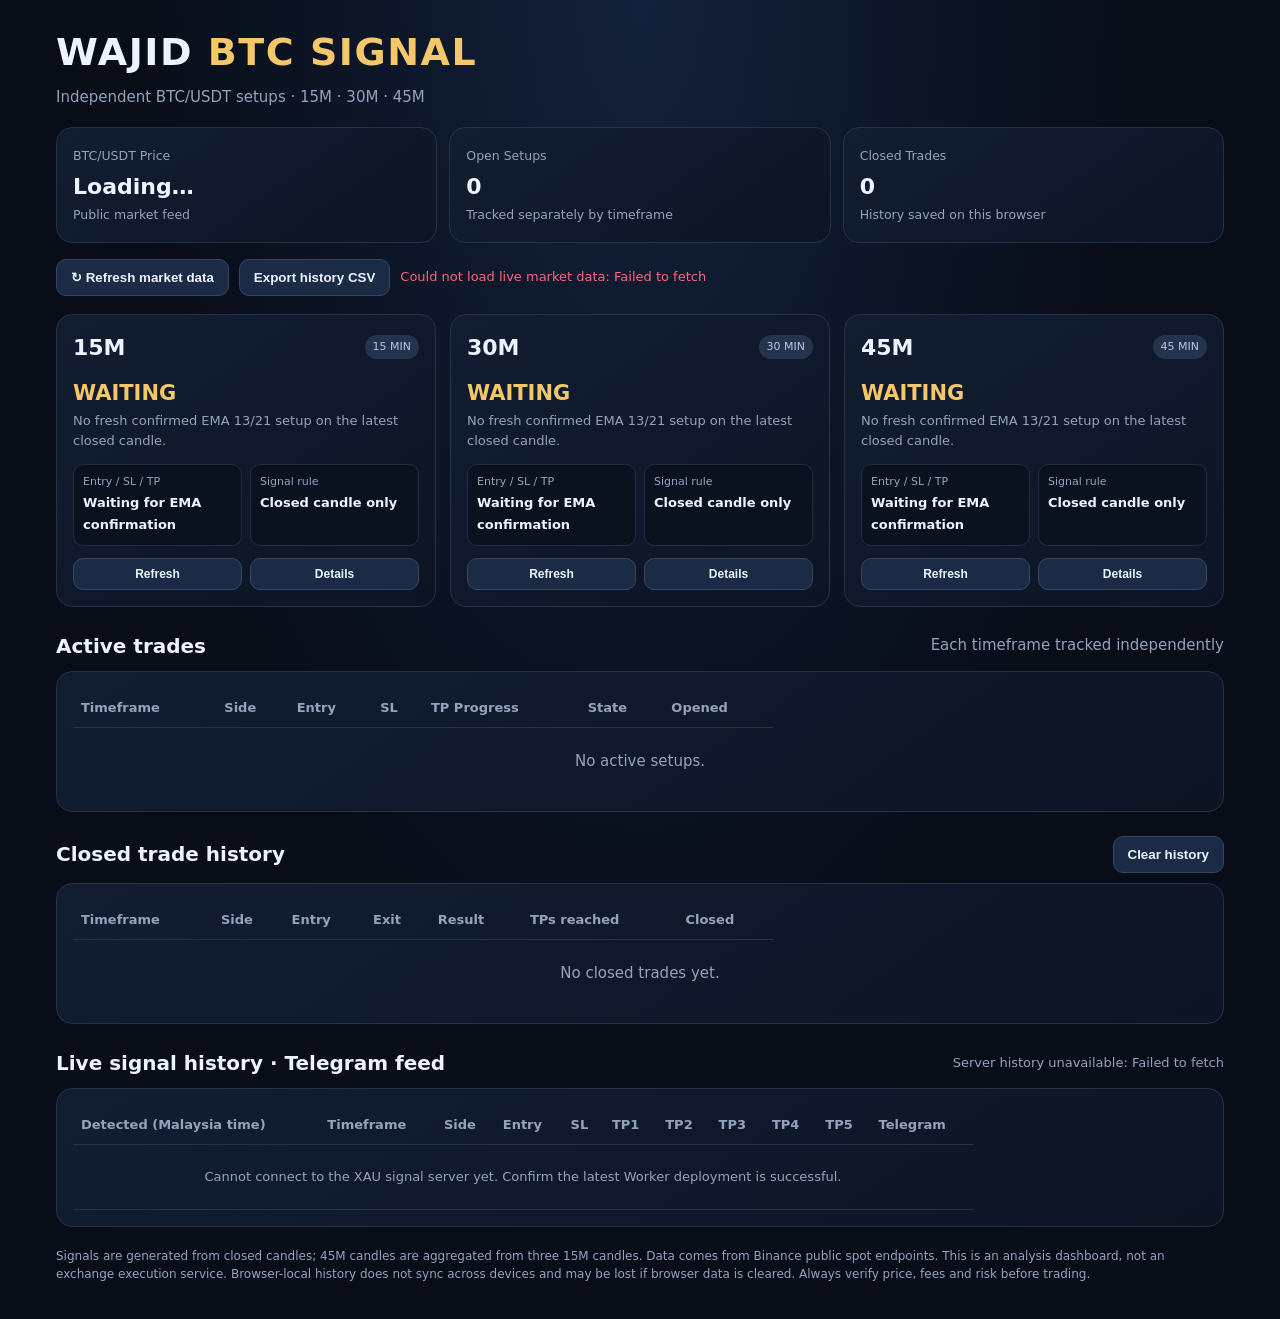
==== commit c1c2f3aa: "Show server-generated BTC signal history and Telegram delivery status" ====
--- a/index.html
+++ b/index.html
@@ -49,6 +49,8 @@
 <div class="panel table-wrap"><table><thead><tr><th>Timeframe</th><th>Side</th><th>Entry</th><th>SL</th><th>TP Progress</th><th>State</th><th>Opened</th></tr></thead><tbody id="active-body"></tbody></table><div class="empty" id="active-empty">No active setups.</div></div>
 <div class="section-title"><h2>Closed trade history</h2><button class="btn" id="clear-history">Clear history</button></div>
 <div class="panel table-wrap"><table><thead><tr><th>Timeframe</th><th>Side</th><th>Entry</th><th>Exit</th><th>Result</th><th>TPs reached</th><th>Closed</th></tr></thead><tbody id="history-body"></tbody></table><div class="empty" id="history-empty">No closed trades yet.</div></div>
+<div class="section-title"><h2>Live signal history · Telegram feed</h2><span class="status" id="server-history-status">Connecting to signal server…</span></div>
+<div class="panel table-wrap"><table style="min-width:900px"><thead><tr><th>Detected (Malaysia time)</th><th>Timeframe</th><th>Side</th><th>Entry</th><th>SL</th><th>TP1</th><th>TP2</th><th>TP3</th><th>TP4</th><th>TP5</th><th>Telegram</th></tr></thead><tbody id="server-signal-history"><tr><td colspan="11" class="empty">Loading server signal history…</td></tr></tbody></table><div class="empty" id="server-history-empty" style="display:none">No BTC signals recorded yet. History starts when a new confirmed signal is detected after deployment.</div></div>
 <footer>Signals are generated from closed candles; 45M candles are aggregated from three 15M candles. Data comes from Binance public spot endpoints. This is an analysis dashboard, not an exchange execution service. Browser-local history does not sync across devices and may be lost if browser data is cleared. Always verify price, fees and risk before trading.</footer>
 </main>
 <script>
@@ -265,4 +267,29 @@
 document.getElementById('clear-history').addEventListener('click',()=>{if(confirm('Delete all closed-trade history saved in this browser?')){history=[];save();renderTables();renderCards()}});
 document.getElementById('export').addEventListener('click',()=>{const rows=[['timeframe','side','entry','sl','tp1','tp2','tp3','tp4','exit','resultR','reason','openedAt','closedAt'],...history.map(t=>[t.tf,t.side,t.entry,t.sl,...t.tp,t.exitPrice,t.resultR,t.closeReason,t.openedAt,t.closedAt])];const csv=rows.map(r=>r.map(v=>'"'+String(v??'').replace(/"/g,'""')+'"').join(',')).join('\n');const a=document.createElement('a');a.href=URL.createObjectURL(new Blob([csv],{type:'text/csv'}));a.download='wajid-btc-history.csv';a.click();URL.revokeObjectURL(a.href)});
 renderCards();renderTables();refreshAll();setInterval(refreshAll,60000);
+
+const BTC_SIGNAL_HISTORY_API='https://wajid-swing-liquidity-v2.rsarian31.workers.dev/api/btc-signals';
+function safeText(v){return String(v??'').replace(/[&<>"]/g,ch=>({'&':'&amp;','<':'&lt;','>':'&gt;','"':'&quot;'}[ch]))}
+function malaysiaTime(v){if(!v)return '—';try{return new Intl.DateTimeFormat('en-MY',{timeZone:'Asia/Kuala_Lumpur',year:'numeric',month:'2-digit',day:'2-digit',hour:'2-digit',minute:'2-digit',second:'2-digit',hour12:false}).format(new Date(Number(v)))}catch{return new Date(Number(v)).toISOString()}}
+async function refreshServerSignalHistory(){
+ const status=document.getElementById('server-history-status'), body=document.getElementById('server-signal-history'), empty=document.getElementById('server-history-empty');
+ if(!status||!body||!empty)return;
+ try{
+  const response=await fetch(BTC_SIGNAL_HISTORY_API+'?t='+Date.now(),{cache:'no-store'});
+  const data=await response.json();
+  if(!response.ok||!data.ok)throw new Error(data.error||('HTTP '+response.status));
+  const signals=Array.isArray(data.signals)?data.signals:[];
+  body.innerHTML=signals.map(s=>'<tr><td>'+safeText(malaysiaTime(s.detectedAt))+'</td><td>'+safeText(s.timeframe)+'</td><td class="'+(s.side==='BUY'?'good':'bad')+'">'+safeText(s.side)+'</td><td>'+safeText(Number(s.entry).toFixed(2))+'</td><td>'+safeText(Number(s.sl).toFixed(2))+'</td>'+[0,1,2,3,4].map(i=>'<td>'+safeText(Number(s.tp?.[i]).toFixed(2))+'</td>').join('')+'<td class="'+(s.telegramDelivered?'good':s.telegramDelivered===false?'bad':'')+'">'+(s.telegramDelivered?'Sent':s.telegramDelivered===false?'Failed':'Pending')+(s.telegramError?' · '+safeText(s.telegramError):'')+'</td></tr>').join('');
+  empty.style.display=signals.length?'none':'block';
+  if(!signals.length)body.innerHTML='<tr><td colspan="11" class="empty">No new confirmed BTC signals recorded yet.</td></tr>';
+  status.textContent='Server history: '+signals.length+' signals · Updated '+malaysiaTime(data.updatedAt)+' MYT';
+ }catch(e){
+  status.textContent='Server history unavailable: '+String(e.message||e);
+  body.innerHTML='<tr><td colspan="11" class="empty">Cannot connect to the XAU signal server yet. Confirm the latest Worker deployment is successful.</td></tr>';
+  empty.style.display='none';
+ }
+}
+refreshServerSignalHistory();
+setInterval(refreshServerSignalHistory,30000);
+
 </script></body></html>
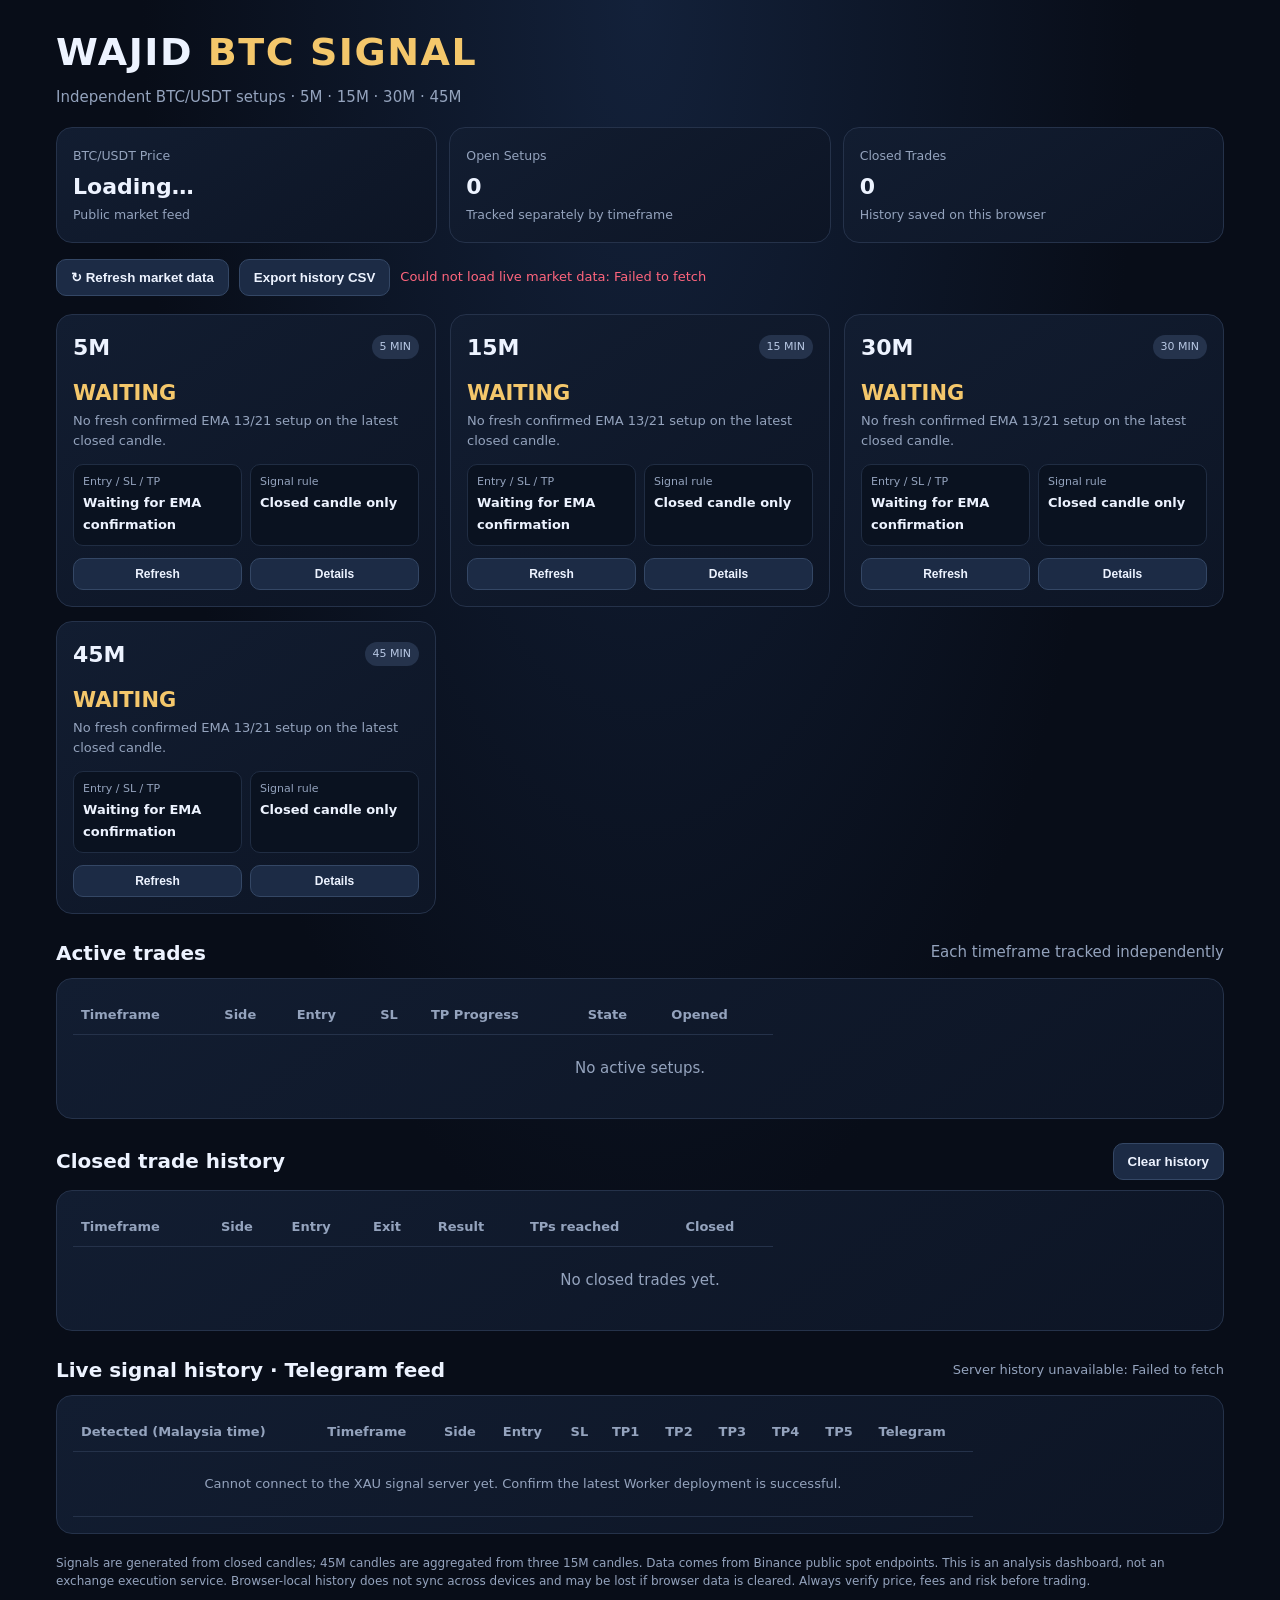
==== commit f4bc5494: "Fix missing 5M BTC signal card" ====
--- a/index.html
+++ b/index.html
@@ -9,7 +9,7 @@
 </style>
 </head>
 <body>
-<header><h1>WAJID <span>BTC SIGNAL</span></h1><p class="sub">Independent BTC/USDT setups · 15M · 30M · 45M</p></header>
+<header><h1>WAJID <span>BTC SIGNAL</span></h1><p class="sub">Independent BTC/USDT setups · 5M · 15M · 30M · 45M</p></header>
 <main class="wrap">
 <div class="top">
 <div class="stat"><small>BTC/USDT Price</small><strong id="price">Loading…</strong><small id="price-time">Public market feed</small></div>
@@ -55,7 +55,7 @@
 </main>
 <script>
 const API='https://api.binance.com/api/v3';
-const TFS=[{key:'15m',label:'15M',minutes:15},{key:'30m',label:'30M',minutes:30},{key:'45m',label:'45M',minutes:45}];
+const TFS=[{key:'5m',label:'5M',minutes:5},{key:'15m',label:'15M',minutes:15},{key:'30m',label:'30M',minutes:30},{key:'45m',label:'45M',minutes:45}];
 const STORE='wajid_btc_signal_v1';
 let price=0, marketCandles={}, currentSignals={}, active={}, history=[];
 try{const saved=JSON.parse(localStorage.getItem(STORE)||'{}');active=saved.active||{};history=saved.history||[]}catch{}
@@ -102,10 +102,10 @@
 function escapeHTML(s){return String(s).replace(/[&<>"']/g,c=>({'&':'&amp;','<':'&lt;','>':'&gt;','"':'&quot;',"'":'&#39;'}[c]))}
 function renderTables(){const a=Object.values(active);document.getElementById('active-body').innerHTML=a.map(t=>'<tr><td>'+t.tf+'</td><td class="'+(t.side==='BUY'?'good':'bad')+'">'+t.side+'</td><td>'+fmt(t.entry)+'</td><td>'+fmt(t.sl)+'</td><td>'+t.hit+'/5</td><td><span class="tag">OPEN</span></td><td>'+time(t.openedAt)+'</td></tr>').join('');document.getElementById('active-empty').style.display=a.length?'none':'block';document.getElementById('history-body').innerHTML=history.slice(0,200).map(t=>'<tr><td>'+t.tf+'</td><td class="'+(t.side==='BUY'?'good':'bad')+'">'+t.side+'</td><td>'+fmt(t.entry)+'</td><td>'+fmt(t.exitPrice)+'</td><td class="'+(t.resultR>0?'good':t.resultR<0?'bad':'')+'">'+(t.resultR>0?'+':'')+t.resultR.toFixed(2)+'R</td><td>'+t.hit+'/5 ('+escapeHTML(t.closeReason)+')</td><td>'+time(t.closedAt)+'</td></tr>').join('');document.getElementById('history-empty').style.display=history.length?'none':'block'}
 async function refreshAll(){setStatus('Fetching BTC/USDT candles…');try{
- const [raw15,raw30,raw1m]=await Promise.all([fetchJSON(API+'/klines?symbol=BTCUSDT&interval=15m&limit=300'),fetchJSON(API+'/klines?symbol=BTCUSDT&interval=30m&limit=200'),fetchJSON(API+'/klines?symbol=BTCUSDT&interval=1m&limit=1000')]);
- const now=Date.now(),all15=normalize(raw15),all30=normalize(raw30),closed15=all15.filter(c=>c.closeTime<now),closed30=all30.filter(c=>c.closeTime<now),closed45=aggregate45(closed15),closed1m=normalize(raw1m).filter(c=>c.closeTime<now);
- const nextOpen={'15m':all15.find(c=>c.closeTime>=now&&c.t>closed15[closed15.length-1]?.t)?.o,'30m':all30.find(c=>c.closeTime>=now&&c.t>closed30[closed30.length-1]?.t)?.o,'45m':all15.filter(c=>c.closeTime>=now).sort((a,b)=>a.t-b.t)[0]?.o};
- marketCandles={'1m':closed1m,'15m':closed15,'30m':closed30,'45m':closed45};price=Number((await fetchJSON(API+'/ticker/price?symbol=BTCUSDT')).price);document.getElementById('price').textContent='$'+fmt(price);document.getElementById('price-time').textContent='Updated '+new Date().toLocaleTimeString();
+ const [raw5,raw15,raw30,raw1m]=await Promise.all([fetchJSON(API+'/klines?symbol=BTCUSDT&interval=5m&limit=300'),fetchJSON(API+'/klines?symbol=BTCUSDT&interval=15m&limit=300'),fetchJSON(API+'/klines?symbol=BTCUSDT&interval=30m&limit=200'),fetchJSON(API+'/klines?symbol=BTCUSDT&interval=1m&limit=1000')]);
+ const now=Date.now(),all5=normalize(raw5),all15=normalize(raw15),all30=normalize(raw30),closed5=all5.filter(c=>c.closeTime<now),closed15=all15.filter(c=>c.closeTime<now),closed30=all30.filter(c=>c.closeTime<now),closed45=aggregate45(closed15),closed1m=normalize(raw1m).filter(c=>c.closeTime<now);
+ const nextOpen={'5m':all5.find(c=>c.closeTime>=now&&c.t>closed5[closed5.length-1]?.t)?.o,'15m':all15.find(c=>c.closeTime>=now&&c.t>closed15[closed15.length-1]?.t)?.o,'30m':all30.find(c=>c.closeTime>=now&&c.t>closed30[closed30.length-1]?.t)?.o,'45m':all15.filter(c=>c.closeTime>=now).sort((a,b)=>a.t-b.t)[0]?.o};
+ marketCandles={'1m':closed1m,'5m':closed5,'15m':closed15,'30m':closed30,'45m':closed45};price=Number((await fetchJSON(API+'/ticker/price?symbol=BTCUSDT')).price);document.getElementById('price').textContent='$'+fmt(price);document.getElementById('price-time').textContent='Updated '+new Date().toLocaleTimeString();
  for(const tf of TFS){const cs=marketCandles[tf.key];currentSignals[tf.key]=generateSignal(cs,tf,nextOpen[tf.key]);const latest=cs[cs.length-1];if(currentSignals[tf.key]&&currentSignals[tf.key].candleTime===latest?.t)maybeOpen(tf,currentSignals[tf.key]);updateTrade(tf,cs)}
  renderCards();renderTables();save();setStatus('Market data updated · '+new Date().toLocaleTimeString())
  }catch(e){setStatus('Could not load live market data: '+e.message,true);renderCards();renderTables()}}
